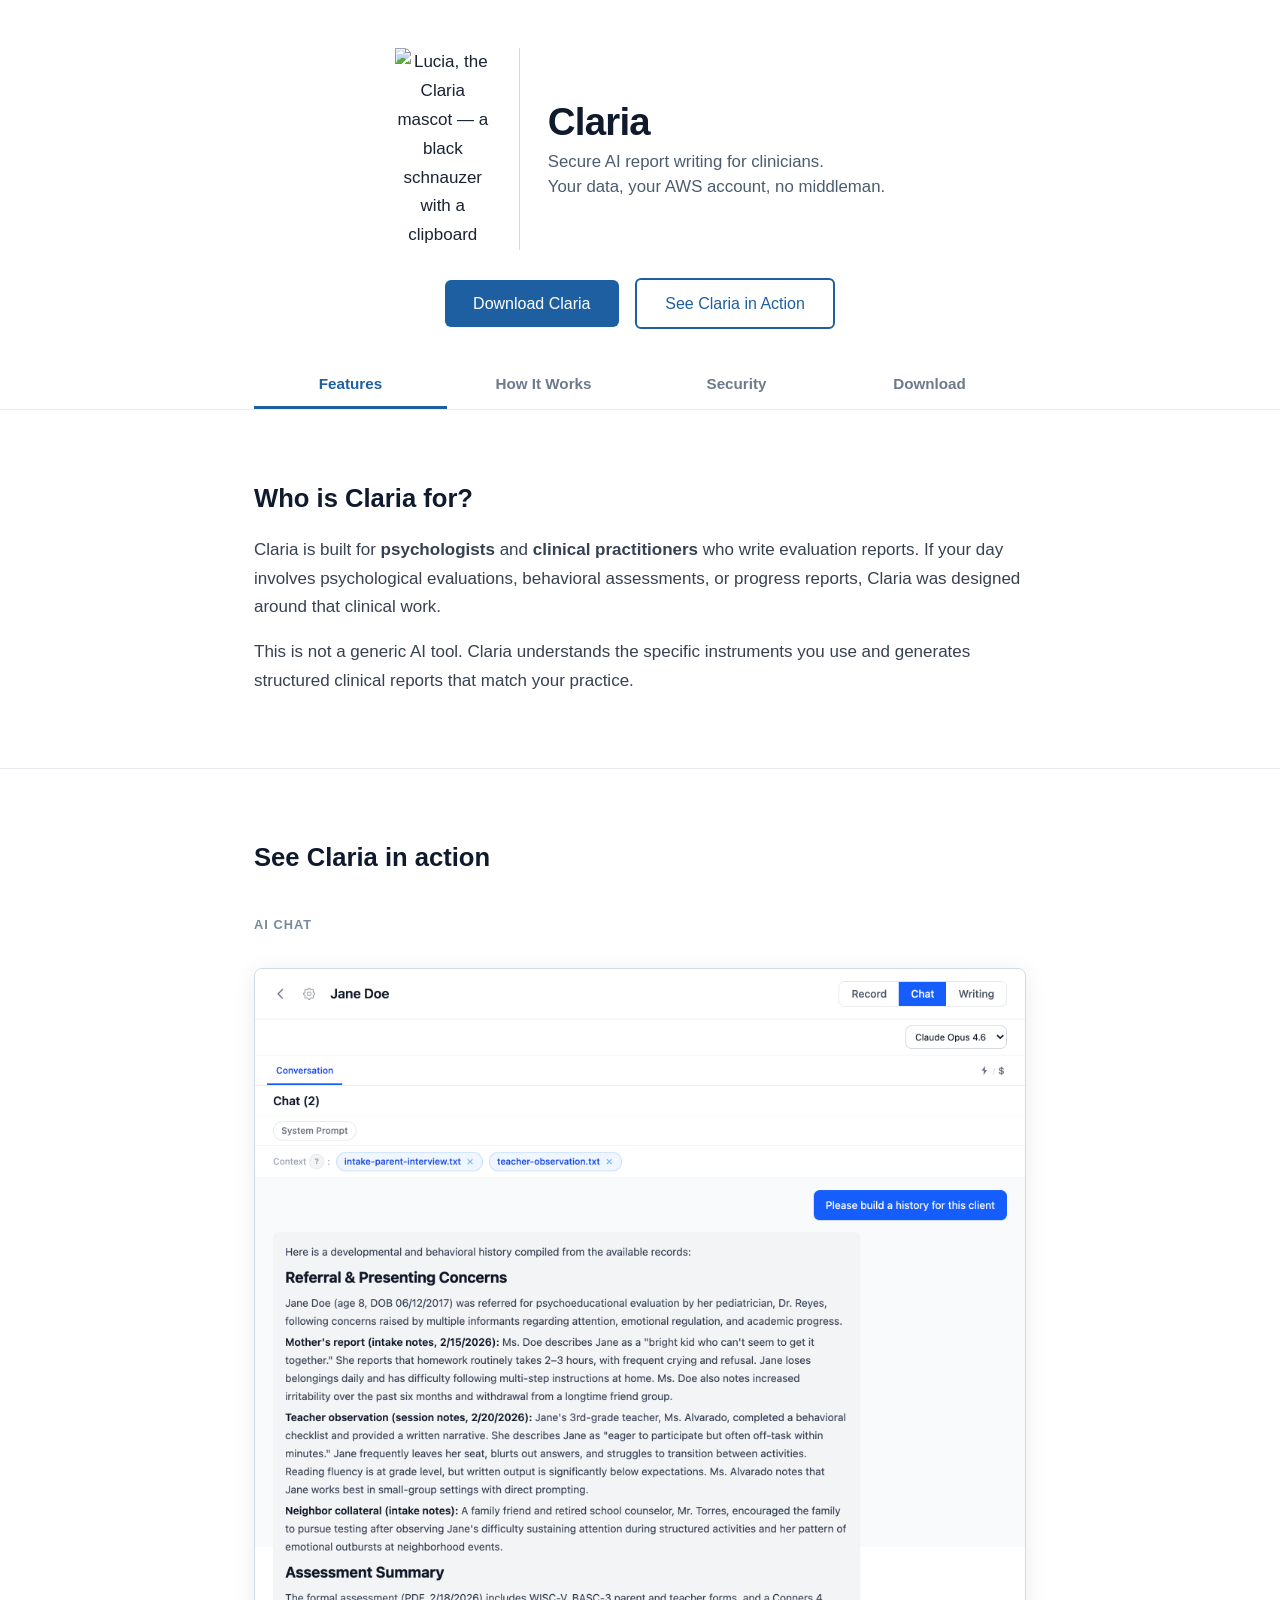
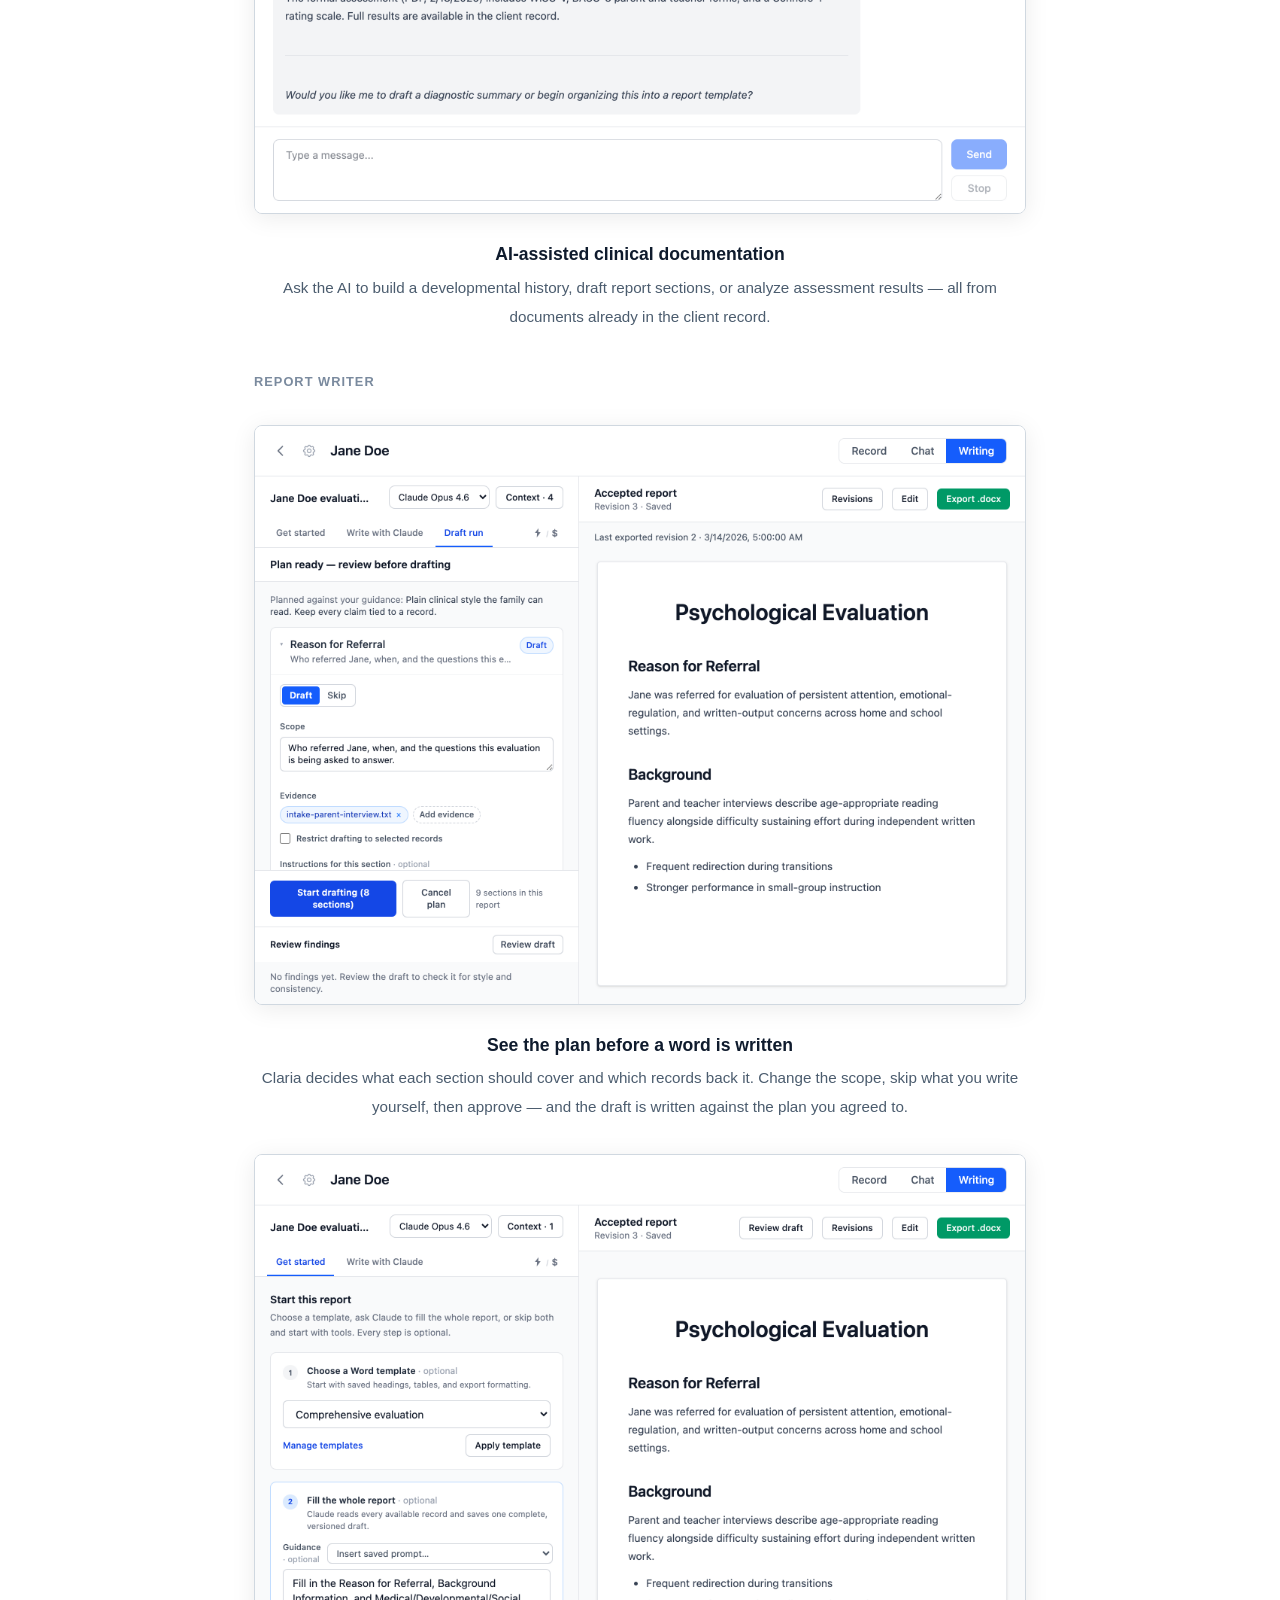
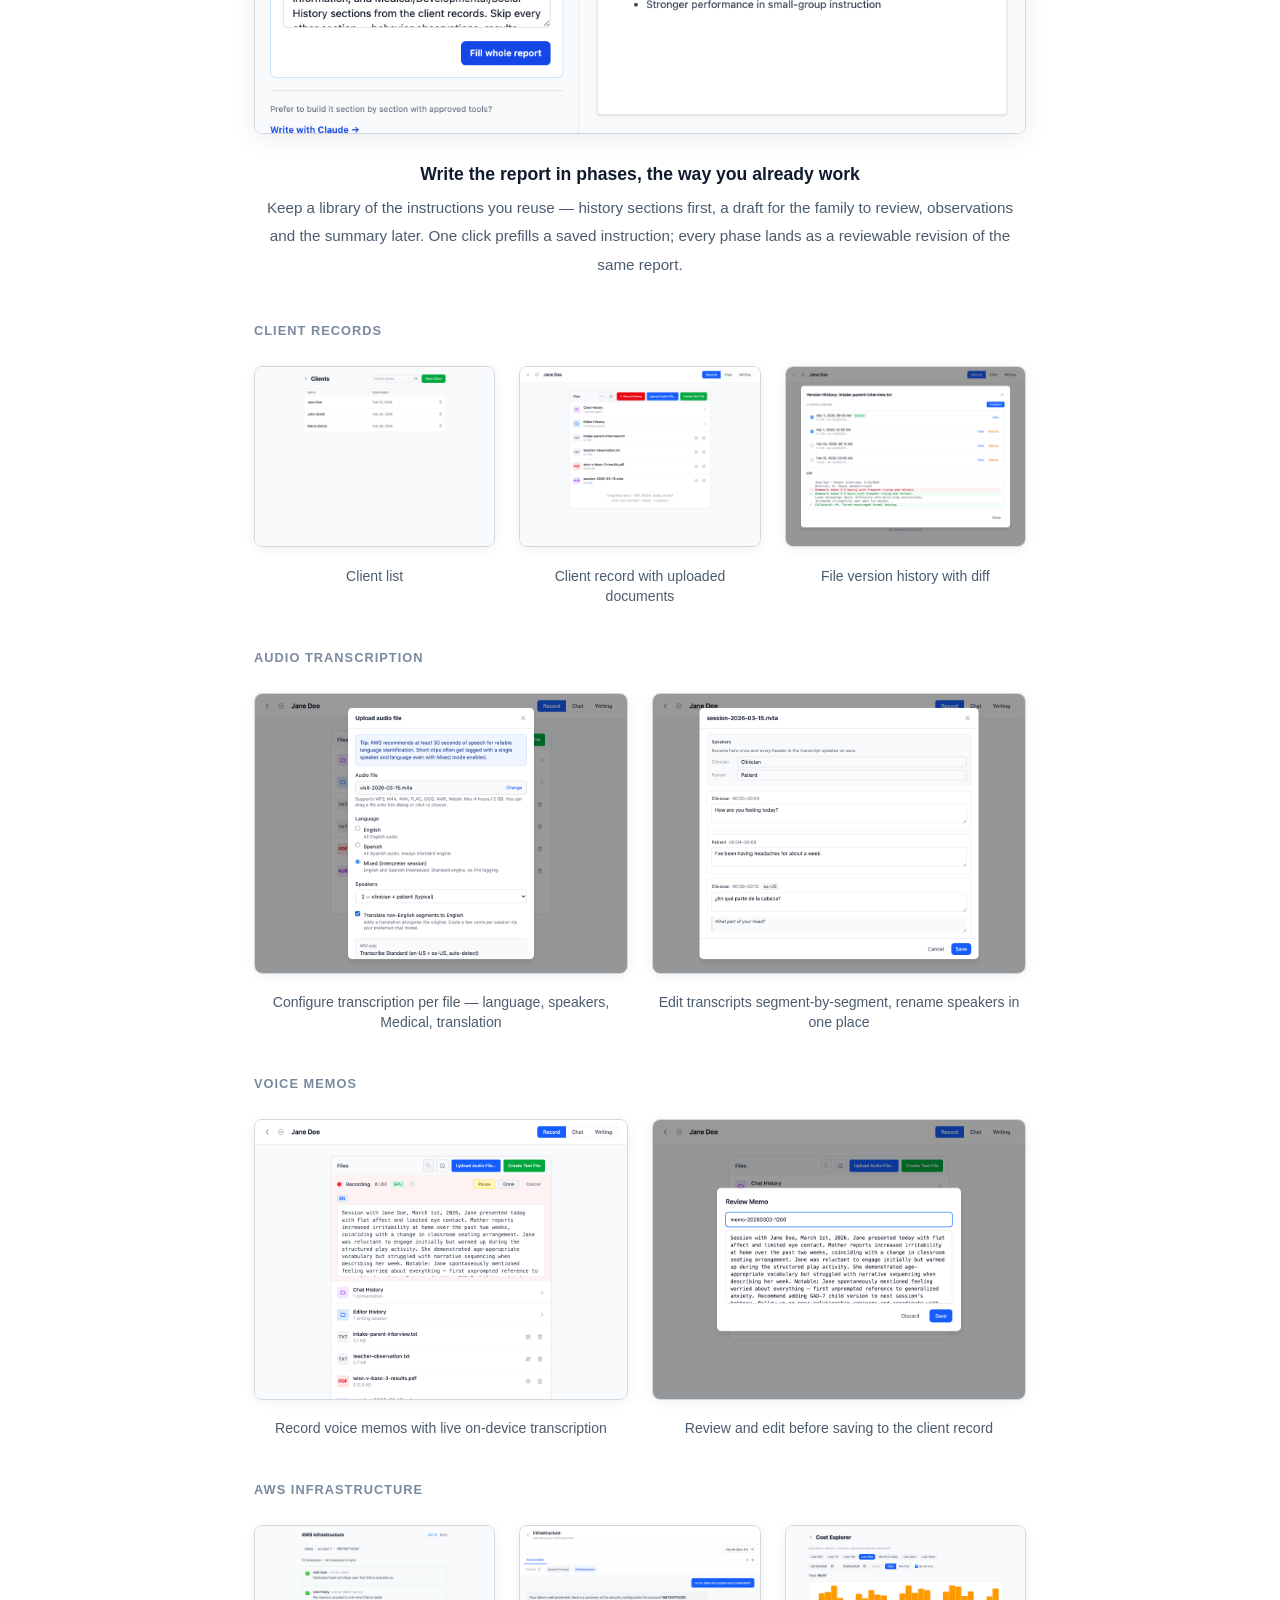
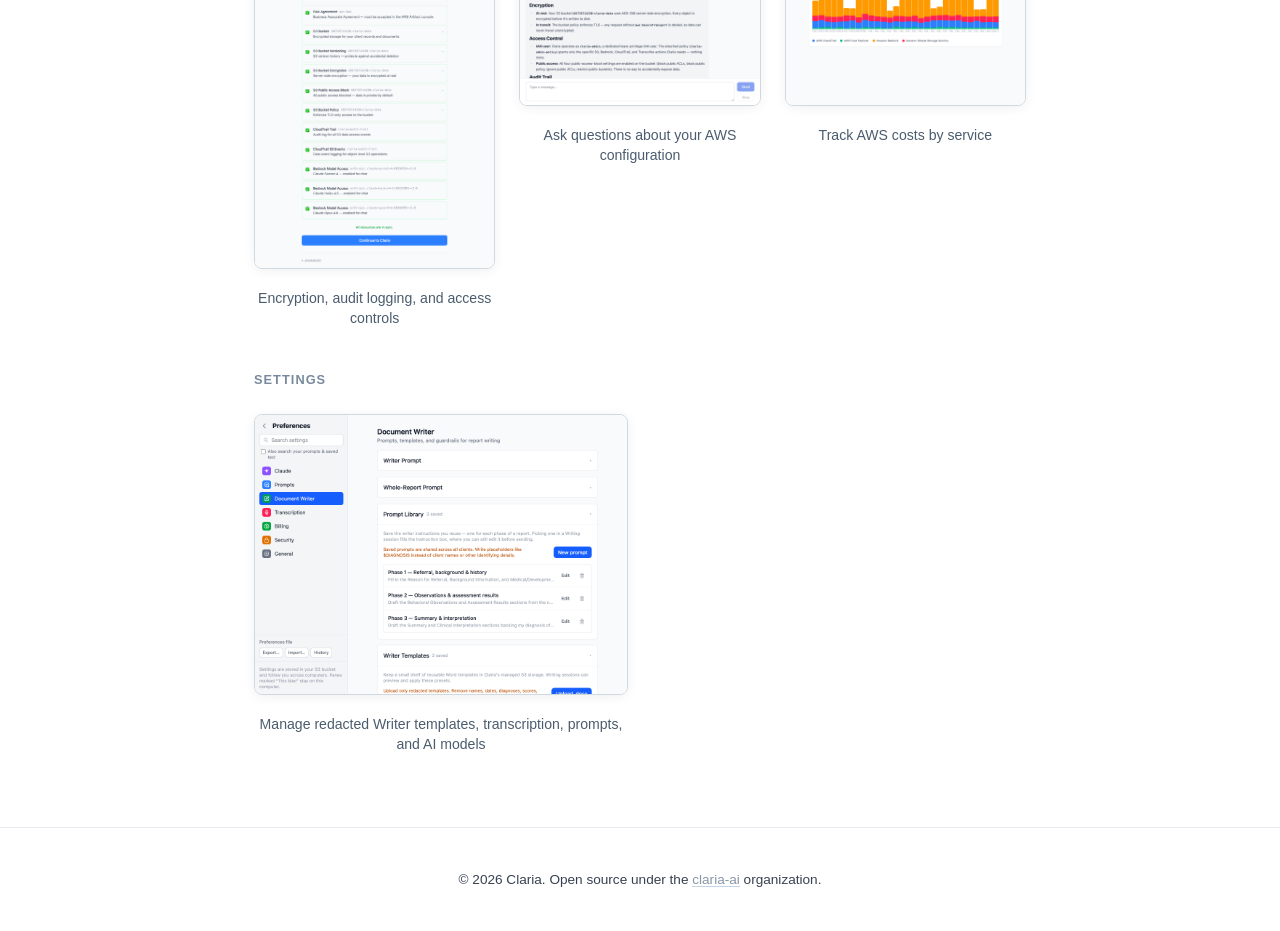
==== index.html @ 41999ddb "chore: point downloads at Claria v0.33.0" ====
<!-- Generated from templates/index.html.j2 — DO NOT EDIT. Edit claria.yml or the template and re-run build.py. -->
<!DOCTYPE html>
<html lang="en">
<head>
  <meta charset="UTF-8">
  <meta name="viewport" content="width=device-width, initial-scale=1.0">
  <title>Claria &mdash; HIPAA-Sensitive AI Report Writing for Clinicians</title>
  <meta name="description" content="Claria is a HIPAA-sensitive report writing and analysis tool for clinicians. Use state of the art AI models responsibly to get reports done quicker and more accurately.">
  <link rel="stylesheet" href="style.css">
</head>
<body>

  <!-- Hero -->
  <header class="hero">
    <div class="container">
      <div class="hero-split">
        <img src="img/lucia-shield.png" alt="Lucia, the Claria mascot — a black schnauzer with a clipboard" class="hero-mascot">
        <div class="hero-divider"></div>
        <div class="hero-text">
          <h1>Claria</h1>
          <p class="hero-sub">Secure AI report writing for clinicians.</p>
          <p class="hero-sub">Your data, your AWS account, no middleman.</p>
        </div>
      </div>
      <a href="#download" class="cta">Download Claria</a>
      <a href="demos.html" class="cta" style="background: transparent; color: #1d5fa0; border: 2px solid #1d5fa0; margin-left: 12px;">See Claria in Action</a>
    </div>
  </header>

  <!-- Tab bar -->
  <nav class="tab-bar">
    <div class="container">
      <button class="tab-btn active" data-tab="features">Features</button>
      <button class="tab-btn" data-tab="how-it-works">How It Works</button>
      <button class="tab-btn" data-tab="security">Security</button>
      <button class="tab-btn" data-tab="download">Download</button>
    </div>
  </nav>

  <!-- Tab: Features (Audience + Screenshots) -->
  <div class="tab-panel active" data-tab="features">

    <section id="audience">
      <div class="container">
        <h2>Who is Claria for?</h2>
        <p>
          Claria is built for <strong>psychologists</strong>
          and <strong>clinical practitioners</strong> who write evaluation reports.
          If your day involves psychological evaluations, behavioral assessments,
          or progress reports, Claria was designed around that clinical work.
        </p>
        <p>
          This is not a generic AI tool. Claria understands the specific instruments
          you use and generates structured clinical reports that match your practice.
        </p>
      </div>
    </section>

    <section id="screenshots">
      <div class="container">
        <h2>See Claria in action</h2>

        <!-- AI Chat -->
        <div class="screenshot-group">
          <div class="screenshot-group-label">AI Chat</div>
          <div class="screenshot-feature">
            <img src="img/client-chat.png" alt="AI chat generating a clinical history from intake documents" loading="lazy"
                 data-carousel-title="AI-assisted clinical documentation"
                 data-carousel-desc="Ask the AI to build a developmental history, draft report sections, or analyze assessment results &mdash; all from documents already in the client record.">
            <div class="screenshot-caption">
              <strong>AI-assisted clinical documentation</strong>
              <span>Ask the AI to build a developmental history, draft report sections, or analyze assessment results &mdash; all from documents already in the client record.</span>
            </div>
          </div>
        </div>

        <!-- Writer -->
        <div class="screenshot-group">
          <div class="screenshot-group-label">Report Writer</div>
          <div class="screenshot-feature">
            <img src="img/client-writing.png" alt="Claria Writer showing a section plan waiting for approval beside the accepted report" loading="lazy"
                 data-carousel-title="See the plan before a word is written"
                 data-carousel-desc="Claria reads every client record and decides what each section should cover and which files back it. Change the scope, add or remove evidence, skip the sections you write yourself &mdash; then approve, and the draft is written against the plan you agreed to. You remain the reviewer: edit any section, revisit earlier revisions, and export a formatting-preserving Word document.">
            <div class="screenshot-caption">
              <strong>See the plan before a word is written</strong>
              <span>Claria decides what each section should cover and which records back it. Change the scope, skip what you write yourself, then approve &mdash; and the draft is written against the plan you agreed to.</span>
            </div>
          </div>
          <div class="screenshot-feature">
            <img src="img/writing-prompt-library.png" alt="Writer setup with a Word template chosen and a saved phase instruction prefilled into the guidance box" loading="lazy"
                 data-carousel-title="Write the report in phases, the way you already work"
                 data-carousel-desc="Keep a library of the instructions you reuse: fill in referral and history first, share that draft with the family, then come back for observations, results, and the summary. One click prefills a saved instruction &mdash; edit it, send it, and every phase lands as a reviewable revision of the same report.">
            <div class="screenshot-caption">
              <strong>Write the report in phases, the way you already work</strong>
              <span>Keep a library of the instructions you reuse &mdash; history sections first, a draft for the family to review, observations and the summary later. One click prefills a saved instruction; every phase lands as a reviewable revision of the same report.</span>
            </div>
          </div>
        </div>

        <!-- Client Records -->
        <div class="screenshot-group">
          <div class="screenshot-group-label">Client Records</div>
          <div class="screenshot-grid three-up">
            <figure class="screenshot-card">
              <img src="img/clients.png" alt="Client list showing three clients" loading="lazy"
                   data-carousel-title="Client list">
              <figcaption>Client list</figcaption>
            </figure>
            <figure class="screenshot-card">
              <img src="img/client-record.png" alt="Client record with uploaded files" loading="lazy"
                   data-carousel-title="Client record with uploaded documents">
              <figcaption>Client record with uploaded documents</figcaption>
            </figure>
            <figure class="screenshot-card">
              <img src="img/history-diff.png" alt="Version history diff comparing two file versions" loading="lazy"
                   data-carousel-title="File version history with diff"
                   data-carousel-desc="Compare any two versions of a file with character-level diff highlighting.">
              <figcaption>File version history with diff</figcaption>
            </figure>
          </div>
        </div>

        <!-- Audio Transcription -->
        <div class="screenshot-group">
          <div class="screenshot-group-label">Audio Transcription</div>
          <div class="screenshot-grid two-up">
            <figure class="screenshot-card">
              <img src="img/transcribe-wizard.png" alt="Audio transcription wizard with language, speaker count, Medical engine, and translation options" loading="lazy"
                   data-carousel-title="Configure transcription per file"
                   data-carousel-desc="Drag an audio file or pick one, then choose English / Spanish / mixed-language sessions, the number of speakers, Transcribe Medical for clinical vocabulary, and optional English translation alongside the original.">
              <figcaption>Configure transcription per file &mdash; language, speakers, Medical, translation</figcaption>
            </figure>
            <figure class="screenshot-card">
              <img src="img/transcript-editor.png" alt="Per-segment transcript editor with speaker rename pane" loading="lazy"
                   data-carousel-title="Edit transcripts segment-by-segment"
                   data-carousel-desc="Rename speakers once and the change propagates through the whole transcript. Edit any segment&apos;s text. Every revision is preserved in S3 version history.">
              <figcaption>Edit transcripts segment-by-segment, rename speakers in one place</figcaption>
            </figure>
          </div>
        </div>

        <!-- Voice Memos -->
        <div class="screenshot-group">
          <div class="screenshot-group-label">Voice Memos</div>
          <div class="screenshot-grid two-up">
            <figure class="screenshot-card">
              <img src="img/memo-recording.png" alt="Voice memo recording with live transcription" loading="lazy"
                   data-carousel-title="Record voice memos with live on-device transcription">
              <figcaption>Record voice memos with live on-device transcription</figcaption>
            </figure>
            <figure class="screenshot-card">
              <img src="img/memo-review.png" alt="Review and edit transcribed memo before saving" loading="lazy"
                   data-carousel-title="Review and edit before saving to the client record">
              <figcaption>Review and edit before saving to the client record</figcaption>
            </figure>
          </div>
        </div>

        <!-- AWS Infrastructure -->
        <div class="screenshot-group">
          <div class="screenshot-group-label">AWS Infrastructure</div>
          <div class="screenshot-grid three-up">
            <figure class="screenshot-card">
              <img src="img/aws.png" alt="AWS resource management showing all resources in sync" loading="lazy"
                   data-carousel-title="AWS infrastructure"
                   data-carousel-desc="Encryption, audit logging, and access controls &mdash; all managed automatically.">
              <figcaption>Encryption, audit logging, and access controls</figcaption>
            </figure>
            <figure class="screenshot-card">
              <img src="img/infra-chat.png" alt="Infrastructure chat answering a question about data encryption and security" loading="lazy"
                   data-carousel-title="Ask questions about your AWS configuration"
                   data-carousel-desc="Get plain-language answers about encryption, access controls, audit logging, and HIPAA compliance &mdash; grounded in your actual infrastructure state.">
              <figcaption>Ask questions about your AWS configuration</figcaption>
            </figure>
            <figure class="screenshot-card">
              <img src="img/cost-explorer.png" alt="Cost Explorer showing daily AWS spending by service" loading="lazy"
                   data-carousel-title="Track AWS costs by service"
                   data-carousel-desc="See a daily or monthly breakdown of your AWS spending without leaving Claria.">
              <figcaption>Track AWS costs by service</figcaption>
            </figure>
          </div>
        </div>

        <!-- Settings -->
        <div class="screenshot-group">
          <div class="screenshot-group-label">Settings</div>
          <div class="screenshot-grid two-up">
            <figure class="screenshot-card">
              <img src="img/preferences.png" alt="Preferences page with managed Writer templates, transcription settings, prompts, and AI model controls" loading="lazy"
                   data-carousel-title="Manage redacted templates and clinical defaults"
                   data-carousel-desc="Keep a managed shelf of reusable redacted Word templates, choose transcription and on-device memo settings, edit prompts, and select AI models. Shared settings follow you across computers through your private S3 bucket.">
              <figcaption>Manage redacted Writer templates, transcription, prompts, and AI models</figcaption>
            </figure>
          </div>
        </div>
      </div>
    </section>

  </div>

  <!-- Tab: How It Works (Clinical Process + Getting Started + Cost) -->
  <div class="tab-panel" data-tab="how-it-works">

    <section id="clinical-process">
      <div class="container">
        <h2>From records to report</h2>
        <p>Move from source material to reviewed clinical writing in five clear steps.</p>
        <ol class="clinical-steps">
          <li><span>Upload clinical documents &mdash; PDF, Word, readable text, audio, and more</span></li>
          <li><span>Ask questions using the client record as context</span></li>
          <li><span>Draft report sections, analyze assessments, or build histories</span></li>
          <li><span>Review proposed changes and edit the complete report directly</span></li>
          <li><span>Export a Word document, with template formatting when one was applied</span></li>
        </ol>
      </div>
    </section>

    <section id="records-and-writing">
      <div class="container">
        <h2>How records become useful text</h2>
        <p>
          Claria keeps the original record and gives its AI tools readable text. The method
          depends on what you upload, and generated text stays in your private S3 bucket.
        </p>
        <div class="explain-grid">
          <article class="explain-card">
            <h3>Readable text stays unchanged</h3>
            <p>
              Markdown, JSON, CSV, and other printable UTF-8 files are read directly, even
              with a custom extension or no extension. Claria does not require renaming or
              flattening structured text first.
            </p>
          </article>
          <article class="explain-card">
            <h3>PDF and Word become structured Markdown</h3>
            <p>
              Claria creates a text companion that preserves useful reading order, headings,
              lists, tables, labels, and paragraph boundaries. The original PDF or DOCX
              remains available in the record.
            </p>
          </article>
          <article class="explain-card">
            <h3>Audio becomes an editable transcript</h3>
            <p>
              Uploaded recordings can use Amazon Transcribe, while recorded voice memos can
              be transcribed on your device. Transcripts can be corrected and their earlier
              versions remain available.
            </p>
          </article>
        </div>

        <h2 class="section-subheading">Writing reports and using Word templates</h2>
        <div class="explain-grid two-card">
          <article class="explain-card">
            <h3>Writer reads only what it needs</h3>
            <p>
              Writer can inspect files in the current client record, show which sources it
              used, and propose focused changes beside the complete accepted report. You can
              edit directly, inspect prior revisions, and restore an older version as a new
              revision without erasing history.
            </p>
          </article>
          <article class="explain-card">
            <h3>Managed templates preserve Word formatting</h3>
            <p>
              Add redacted DOCX templates in Preferences, then choose one before drafting
              in Writer. The chosen template stays with that report session. Claria stores a
              managed template ID and display name rather than a local path or original
              filename. Export retains the template package's fonts,
              spacing, tables, headers, footers, images, styles, and page layout.
            </p>
          </article>
        </div>
        <div class="responsibility-note">
          <strong>Before adding a template:</strong> remove patient names, dates of birth,
          record numbers, and any other identifiers that do not belong in a reusable blank
          template. Claria protects data in the configured AWS environment, but you remain
          responsible for deciding what PHI is appropriate to upload and for reviewing every
          report before use.
        </div>
      </div>
    </section>

    <section id="getting-started" class="getting-started">
      <div class="container">
        <h2>Getting started</h2>
        <p>
          Amazon Web Services is powerful and complex, so cautious setup matters. Claria
          provides step-by-step guidance for the AWS resources and technical safeguards it
          uses. You do not need prior AWS expertise, but you should read each step, confirm
          the BAA, and make sure your practice's administrative and physical safeguards are
          also in place.
        </p>

        <ol>
          <li>
            <h3>Install Claria and create an AWS account</h3>
            <ul>
              <li>The setup wizard guides you through creating your AWS account (~10 minutes)</li>
              <li>You'll need an email address and a credit card</li>
              <li>Claria prepares encryption, access controls, private storage, and audit logging for your review</li>
            </ul>
          </li>
          <li>
            <h3>Secure your environment</h3>
            <ul>
              <li>Claria walks you through accepting the AWS Business Associate Agreement; you must confirm it covers the account you use</li>
              <li>Enables encryption on all data at rest and in transit</li>
              <li>Provisions a private S3 bucket that only your account can access</li>
            </ul>
          </li>
          <li>
            <h3>Add your first client</h3>
            <ul>
              <li>Create a client record and upload intake forms, reports, and session recordings</li>
              <li>Claria accepts PDF, Microsoft Word, readable UTF-8 text, and most audio formats</li>
              <li>Record voice memos with on-device transcription powered by Whisper</li>
            </ul>
          </li>
          <li>
            <h3>Start working with AI</h3>
            <ul>
              <li>Chat with AI about the uploaded documents</li>
              <li>Draft clinical histories, analyze assessment results, or write report sections</li>
              <li>All chat history is saved alongside the client record</li>
            </ul>
          </li>
        </ol>
      </div>
    </section>

    <section id="cost">
      <div class="container">
        <h2>Cost transparency</h2>
        <p>
          You pay AWS directly &mdash; there is no Claria subscription fee.
          Here's what the models cost:
        </p>
        <table class="cost-table">
          <thead>
            <tr>
              <th>Model</th>
              <th>Input</th>
              <th>Output</th>
              <th>Best for</th>
            </tr>
          </thead>
          <tbody>
            <tr>
              <td>Claude Sonnet 4</td>
              <td>$3 / 1M tokens</td>
              <td>$15 / 1M tokens</td>
              <td>Everyday reports</td>
            </tr>
            <tr>
              <td>Claude Opus 4</td>
              <td>$15 / 1M tokens</td>
              <td>$75 / 1M tokens</td>
              <td>Complex evaluations</td>
            </tr>
            <tr>
              <td>Claude 3.5 Haiku</td>
              <td>$0.80 / 1M tokens</td>
              <td>$4 / 1M tokens</td>
              <td>Quick drafts</td>
            </tr>
          </tbody>
        </table>
        <div class="cost-example">
          <strong>Example:</strong> A typical chat conversation drafting a report section with
          Claude Sonnet 4 costs approximately <strong>$0.05&ndash;$0.15</strong>.
          A longer session analyzing multiple documents with Claude Opus 4 might cost
          <strong>$0.15&ndash;$0.50</strong>.
        </div>
      </div>
    </section>

  </div>

  <!-- Tab: Security (HIPAA + Data Flow + Technical) -->
  <div class="tab-panel" data-tab="security">

    <section id="hipaa">
      <div class="container">
        <h2>HIPAA compliance</h2>
        <div class="hipaa-callout">
          <h3>Claria helps &mdash; but compliance is a shared responsibility</h3>
          <p>
            Claria provides the technical safeguards: encryption at rest and in transit,
            audit logging via CloudTrail, versioned storage, and least-privilege access controls.
            It also walks you through signing a Business Associate Agreement (BAA) with AWS,
            which makes the services Claria uses HIPAA-eligible at no extra cost.
          </p>
          <p style="margin-top: 12px;">
            However, HIPAA compliance extends beyond technical controls. As a clinician,
            you are responsible for the administrative and physical safeguards that apply
            to your practice &mdash; things like workforce training, access management policies,
            and your organization's privacy procedures. We strongly recommend consulting with
            a HIPAA compliance specialist to ensure your overall policies and practices meet
            the requirements for handling protected health information (PHI).
          </p>
          <p style="margin-top: 16px;">
            <a href="https://docs.aws.amazon.com/artifact/latest/ug/managingagreements.html">
              Enroll in the AWS BAA &rarr;
            </a>
          </p>
          <p style="margin-top: 12px;">
            <a href="hipaa.html">
              Read the full HIPAA compliance guide &rarr;
            </a>
          </p>
        </div>
      </div>
    </section>

    <section id="data-flow">
      <div class="container">
        <h2>Where does your data go?</h2>
        <p>Only two places: your computer and your AWS account.</p>
        <div class="data-flow">
          <div class="data-flow-node highlight">Your Desktop<br><small>Claria App</small></div>
          <div class="data-flow-arrow">&harr;</div>
          <div class="data-flow-node highlight">Your AWS Account<br><small>S3 + Bedrock</small></div>
        </div>
        <div class="data-flow-excluded">
          Not through Claria's servers. Ever.
        </div>
      </div>
    </section>

    <section id="technical">
      <div class="container">
        <h2>Technical details</h2>
        <ul class="tech-list">
          <li>Data is never sent to Claria's developers &mdash; the app is an interface to AWS services</li>
          <li>You are always the owner of your AWS account</li>
          <li>Patient data is stored encrypted in AWS S3</li>
          <li>Built in Rust for memory safety and performance, using the official AWS SDK for Rust</li>
          <li>9 focused, auditable crates &mdash; each one has a single responsibility</li>
          <li>No telemetry, no usage stats, no download tracking</li>
          <li>Everything is open source, including how we build the downloadable release</li>
        </ul>
        <p style="margin-top: 24px;">
          <a href="https://github.com/claria-ai/claria">View the source on GitHub &rarr;</a>
        </p>
      </div>
    </section>

  </div>

  <!-- Tab: Download (Download + FAQ) -->
  <div class="tab-panel" data-tab="download">

    <section id="download">
      <div class="container">
        <h2>Download Claria v0.33.0</h2>
        <p>
          Claria is free, open-source software. Download the app, and it will walk you
          through setting up your AWS account and securing your environment step by step.
        </p>
        <div class="download-grid">
          <a href="https://github.com/claria-ai/claria/releases/download/v0.33.0/Claria_0.33.0_aarch64.dmg" class="download-card macos-card">
            <svg class="download-icon" viewBox="0 0 384 512" fill="currentColor"><path d="M318.7 268.7c-.2-36.7 16.4-64.4 50-84.8-18.8-26.9-47.2-41.7-84.7-44.6-35.5-2.8-74.3 20.7-88.5 20.7-15 0-49.4-19.7-76.4-19.7C63.3 141.2 4 184 4 273.5c0 26.2 4.8 53.3 14.4 81.2 12.8 36.7 59 126.7 107.2 125.2 25.2-.6 43-17.9 75.8-17.9 31.8 0 48.3 17.9 76.4 17.9 48.6-.7 90.4-82.5 102.6-119.3-65.2-30.7-61.7-90-61.7-91.9zm-56.6-164.2c27.3-32.4 24.8-61.9 24-72.5-24.1 1.4-52 16.4-67.9 34.9-17.5 19.8-27.8 44.3-25.6 71.9 26.1 2 49.9-11.4 69.5-34.3z"/></svg>
            <strong>macOS</strong>
            <span>Apple Silicon (.dmg)</span>
            <span class="download-size">12.7 MB</span>
            <span class="macos-beta-hint">See beta instructions below</span>
          </a>
          <a href="https://github.com/claria-ai/claria/releases/download/v0.33.0/Claria_0.33.0_x64-setup.exe" class="download-card">
            <svg class="download-icon" viewBox="0 0 448 512" fill="currentColor"><path d="M0 93.7l183.6-25.3v177.4H0V93.7zm0 324.6l183.6 25.3V268.4H0v149.9zm203.8 28L448 480V268.4H203.8v177.9zm0-380.6v180.1H448V32L203.8 65.7z"/></svg>
            <strong>Windows</strong>
            <span>Installer (.exe)</span>
            <span class="download-size">6.6 MB</span>
          </a>
          <a href="https://github.com/claria-ai/claria/releases/download/v0.33.0/Claria_0.33.0_x64_en-US.msi" class="download-card">
            <svg class="download-icon" viewBox="0 0 448 512" fill="currentColor"><path d="M0 93.7l183.6-25.3v177.4H0V93.7zm0 324.6l183.6 25.3V268.4H0v149.9zm203.8 28L448 480V268.4H203.8v177.9zm0-380.6v180.1H448V32L203.8 65.7z"/></svg>
            <strong>Windows</strong>
            <span>MSI package (.msi)</span>
            <span class="download-size">9.1 MB</span>
          </a>
        </div>
        <p style="margin-top: 16px; font-size: 0.9rem; color: #8896a7;">
          All releases are available on <a href="https://github.com/claria-ai/claria/releases">GitHub Releases</a>.
        </p>

        <details class="mac-note">
          <summary>macOS users: opening Claria during the beta</summary>
          <p>
            Claria is currently ad-hoc signed (no Apple Developer certificate).
            macOS quarantines apps downloaded from the internet, so you may see
            a warning that the app "can't be opened." This is a one-time fix.
          </p>
          <p>Before opening the DMG, strip the quarantine attribute in Terminal:</p>
          <pre><code>xattr -d com.apple.quarantine ~/Downloads/Claria_0.33.0_aarch64.dmg</code></pre>
          <p>Then open the DMG and drag Claria to Applications. If you already copied it:</p>
          <pre><code>xattr -cr /Applications/Claria.app</code></pre>
          <p>
            Proper Apple Developer signing and notarization is planned &mdash; this
            workaround will go away in a future release.
          </p>
        </details>
      </div>
    </section>

    <section id="faq">
      <div class="container">
        <h2>Frequently asked questions</h2>
        <details class="faq-item">
          <summary>Is Claria a SaaS?</summary>
          <p>No. Nothing is hosted for you. The app runs on your machine and connects directly to your own AWS account.</p>
        </details>
        <details class="faq-item">
          <summary>Can Claria's developers see my data?</summary>
          <p>No. Claria is not a middleman. Your data flows between your desktop and your AWS account. The developers never see it, and the app collects no telemetry or usage stats.</p>
        </details>
        <details class="faq-item">
          <summary>Is this a chatbot?</summary>
          <p>No. Claria produces structured clinical reports, not freeform conversation. The AI is used to analyze your documents and generate report sections that match your practice.</p>
        </details>
        <details class="faq-item">
          <summary>How much does Claria cost?</summary>
          <p>Claria itself is free and open source. You pay AWS directly for what you use &mdash; there is no recurring Claria fee or subscription. A typical report generation costs pennies.</p>
        </details>
        <details class="faq-item">
          <summary>What is AWS?</summary>
          <p>Amazon Web Services (AWS) is a large cloud platform run by Amazon. Claria stores client records in a private S3 bucket and calls covered AWS services using credentials for an account you control. AWS has many settings, so Claria provides a guided setup and shows the state of the resources it relies on.</p>
          <p>Amazon Bedrock is the managed AWS service that runs models such as Claude. Prompts and selected record text are processed by Bedrock under your AWS account; they are not routed through Claria's developers. Before using PHI, accept the AWS BAA, keep access limited, and verify that your organization's HIPAA safeguards are complete.</p>
        </details>
      </div>
    </section>

  </div>

  <!-- Footer -->
  <footer>
    <div class="container">
      <p>&copy; 2026 Claria. Open source under the <a href="https://github.com/claria-ai/claria">claria-ai</a> organization.</p>
    </div>
  </footer>

  <!-- Carousel lightbox -->
  <div id="carousel" class="carousel-overlay" hidden>
    <div class="carousel-backdrop"></div>
    <button class="carousel-close" aria-label="Close">&times;</button>
    <button class="carousel-prev" aria-label="Previous">&#8249;</button>
    <button class="carousel-next" aria-label="Next">&#8250;</button>
    <div class="carousel-content">
      <img class="carousel-img" src="" alt="">
      <div class="carousel-caption">
        <strong class="carousel-title"></strong>
        <span class="carousel-desc"></span>
      </div>
      <div class="carousel-counter"></div>
    </div>
  </div>

  <script src="static/site.js"></script>

</body>
</html>
---- style.css ----
/* === Reset & Base === */
*, *::before, *::after {
  box-sizing: border-box;
  margin: 0;
  padding: 0;
}

html {
  scroll-behavior: smooth;
}

body {
  font-family: -apple-system, BlinkMacSystemFont, "Segoe UI", Roboto, Helvetica, Arial, sans-serif;
  color: #1a2332;
  background: #fff;
  line-height: 1.7;
  font-size: 17px;
}

/* === Layout === */
.container {
  max-width: 820px;
  margin: 0 auto;
  padding: 0 24px;
}

section {
  padding: 72px 0;
}

section + section {
  border-top: 1px solid #e8ecf0;
}

/* === Typography === */
h1 {
  font-size: 2.4rem;
  font-weight: 700;
  line-height: 1.2;
  letter-spacing: -0.02em;
  color: #0f1b2d;
}

h2 {
  font-size: 1.6rem;
  font-weight: 600;
  line-height: 1.3;
  color: #0f1b2d;
  margin-bottom: 20px;
}

h3 {
  font-size: 1.15rem;
  font-weight: 600;
  color: #1a2332;
  margin-bottom: 8px;
}

p {
  margin-bottom: 16px;
  color: #374151;
}

p:last-child {
  margin-bottom: 0;
}

a {
  color: #1d5fa0;
  text-decoration: underline;
  text-decoration-color: #1d5fa044;
  text-underline-offset: 2px;
}

a:hover {
  text-decoration-color: #1d5fa0;
}

/* === Hero === */
.hero {
  padding: 48px 0 32px;
  text-align: center;
  border-bottom: none;
}

.hero-split {
  display: flex;
  align-items: center;
  justify-content: center;
  gap: 28px;
  margin-bottom: 28px;
}

.hero-mascot {
  width: 96px;
  height: auto;
  image-rendering: pixelated;
}

.hero-divider {
  width: 1px;
  align-self: stretch;
  background: #d0d8e0;
}

.hero-text {
  text-align: left;
}

.hero-text h1 {
  margin-bottom: 4px;
}

.hero-sub {
  font-size: 1.05rem;
  color: #4b5c6e;
  margin-bottom: 0;
  line-height: 1.5;
}

.hero .cta {
  display: inline-block;
  background: #1d5fa0;
  color: #fff;
  text-decoration: none;
  padding: 10px 28px;
  border-radius: 6px;
  font-weight: 500;
  font-size: 1rem;
  transition: background 0.15s;
}

.hero .cta:hover {
  background: #174d85;
}

/* === Tab Bar === */
.tab-bar {
  position: sticky;
  top: 0;
  z-index: 100;
  background: #fff;
  border-bottom: 1px solid #e8ecf0;
}

.tab-bar .container {
  display: flex;
  gap: 0;
  overflow-x: auto;
  -webkit-overflow-scrolling: touch;
}

.tab-btn {
  flex: 1;
  padding: 14px 20px;
  border: none;
  background: none;
  font-size: 0.95rem;
  font-weight: 600;
  color: #6b7a8d;
  cursor: pointer;
  border-bottom: 3px solid transparent;
  transition: color 0.15s, border-color 0.15s;
  white-space: nowrap;
  font-family: inherit;
}

.tab-btn:hover {
  color: #1a2332;
}

.tab-btn.active {
  color: #1d5fa0;
  border-bottom-color: #1d5fa0;
}

/* === Tab Panels === */
.tab-panel {
  display: none;
}

.tab-panel.active {
  display: block;
}

/* === FAQ === */
.faq-item {
  border: 1px solid #e0e6ed;
  border-radius: 6px;
  margin-bottom: 12px;
}

.faq-item summary {
  padding: 16px 20px;
  cursor: pointer;
  font-weight: 600;
  color: #1a2332;
  background: #f4f7fa;
  border-radius: 6px;
  list-style: none;
}

.faq-item summary::-webkit-details-marker {
  display: none;
}

.faq-item summary::before {
  content: "+";
  display: inline-block;
  width: 1.2em;
  font-weight: 700;
  color: #1d5fa0;
}

.faq-item[open] summary::before {
  content: "\2212";
}

.faq-item[open] summary {
  border-radius: 6px 6px 0 0;
  border-bottom: 1px solid #e0e6ed;
}

.faq-item p {
  padding: 16px 20px 16px 40px;
  margin: 0;
  color: #374151;
}

/* === Instruments Grid === */
.instruments-grid {
  display: grid;
  grid-template-columns: repeat(4, 1fr);
  gap: 12px;
  list-style: none;
  padding: 0;
  margin-top: 24px;
}

.instruments-grid li {
  background: #f4f7fa;
  border: 1px solid #e0e6ed;
  border-radius: 6px;
  padding: 14px 16px;
  text-align: center;
  font-weight: 600;
  color: #1a2332;
  font-size: 0.95rem;
}

/* === Cost Table === */
.cost-table {
  width: 100%;
  border-collapse: collapse;
  margin: 24px 0;
  font-size: 0.95rem;
}

.cost-table th,
.cost-table td {
  text-align: left;
  padding: 12px 16px;
  border-bottom: 1px solid #e0e6ed;
}

.cost-table th {
  background: #f4f7fa;
  font-weight: 600;
  color: #0f1b2d;
  font-size: 0.85rem;
  text-transform: uppercase;
  letter-spacing: 0.04em;
}

.cost-table td {
  color: #374151;
}

.cost-example {
  background: #f0f7ee;
  border: 1px solid #c3ddb8;
  border-radius: 6px;
  padding: 20px 24px;
  margin-top: 24px;
  color: #2d5016;
  font-size: 1.05rem;
}

.cost-example strong {
  color: #1a3d0a;
}

/* === HIPAA Callout === */
.hipaa-callout {
  background: #0f1b2d;
  color: #e8ecf0;
  border-radius: 8px;
  padding: 40px;
  margin-top: 24px;
}

.hipaa-callout h3 {
  color: #fff;
  font-size: 1.3rem;
  margin-bottom: 16px;
}

.hipaa-callout p {
  color: #c0cbda;
  font-size: 1.05rem;
}

.hipaa-callout a {
  color: #7eb8f7;
}

/* === Download Grid === */
.download-grid {
  display: grid;
  grid-template-columns: repeat(3, 1fr);
  gap: 16px;
  margin-top: 24px;
}

.download-card {
  display: flex;
  flex-direction: column;
  align-items: center;
  gap: 4px;
  padding: 24px 16px;
  border: 2px solid #d0d8e0;
  border-radius: 8px;
  text-decoration: none;
  color: #1a2332;
  transition: border-color 0.15s, background 0.15s;
}

.download-card:hover {
  border-color: #1d5fa0;
  background: #f4f8fc;
}

.download-card strong {
  font-size: 1.1rem;
}

.download-card span {
  font-size: 0.9rem;
  color: #4b5c6e;
}

.download-icon {
  width: 32px;
  height: 32px;
  color: #4b5c6e;
  margin-bottom: 4px;
}

.download-card:hover .download-icon {
  color: #1d5fa0;
}

.download-size {
  font-size: 0.8rem !important;
  color: #8896a7 !important;
  margin-top: 4px;
}

.macos-beta-hint {
  font-size: 0.78rem !important;
  color: transparent !important;
  margin-top: 2px;
  transition: color 0.15s;
}

.macos-card:hover .macos-beta-hint {
  color: #c0392b !important;
}

.mac-note {
  margin-top: 24px;
  border: 1px solid #e0e6ed;
  border-radius: 6px;
  font-size: 0.92rem;
}

.mac-note summary {
  padding: 14px 20px;
  cursor: pointer;
  font-weight: 600;
  color: #1a2332;
  background: #f4f7fa;
  border-radius: 6px;
}

.mac-note[open] summary {
  border-radius: 6px 6px 0 0;
  border-bottom: 1px solid #e0e6ed;
}

.mac-note p,
.mac-note pre {
  margin: 12px 20px;
}

.mac-note pre {
  background: #1a2332;
  color: #e8ecf0;
  padding: 12px 16px;
  border-radius: 4px;
  overflow-x: auto;
  font-size: 0.85rem;
  line-height: 1.5;
}

.mac-note code {
  font-family: "SF Mono", Menlo, Consolas, monospace;
}

/* === Clinical Steps === */
.clinical-steps {
  display: flex;
  gap: 0;
  list-style: none;
  padding: 0;
  margin: 32px 0;
  counter-reset: step;
}

.clinical-steps li {
  flex: 1;
  text-align: center;
  padding: 20px 12px;
  position: relative;
  counter-increment: step;
}

.clinical-steps li::before {
  content: counter(step);
  display: block;
  width: 40px;
  height: 40px;
  line-height: 40px;
  border-radius: 50%;
  background: #1d5fa0;
  color: #fff;
  font-weight: 700;
  font-size: 1rem;
  margin: 0 auto 12px;
}

.clinical-steps li::after {
  content: "";
  position: absolute;
  top: 40px;
  right: -50%;
  width: 100%;
  height: 2px;
  background: #d0d8e0;
  z-index: -1;
}

.clinical-steps li:last-child::after {
  display: none;
}

.clinical-steps li span {
  font-size: 0.88rem;
  color: #374151;
  line-height: 1.4;
}

/* === Records and Writer explanations === */
.explain-grid {
  display: grid;
  grid-template-columns: repeat(3, 1fr);
  gap: 18px;
  margin-top: 28px;
}

.explain-grid.two-card {
  grid-template-columns: repeat(2, 1fr);
}

.explain-card {
  padding: 22px;
  border: 1px solid #d9e1e8;
  border-radius: 8px;
  background: #f8fafc;
}

.explain-card h3 {
  color: #0f1b2d;
  line-height: 1.35;
  margin-bottom: 10px;
}

.explain-card p {
  margin: 0;
  font-size: 0.94rem;
  line-height: 1.6;
  color: #4b5c6e;
}

.section-subheading {
  margin-top: 48px;
}

.responsibility-note {
  margin-top: 24px;
  padding: 18px 22px;
  border: 1px solid #e8c980;
  border-radius: 8px;
  background: #fff9e8;
  color: #624b16;
  font-size: 0.94rem;
  line-height: 1.6;
}

.responsibility-note strong {
  color: #49360e;
}

/* === Data Flow Diagram === */
.data-flow {
  display: flex;
  align-items: center;
  justify-content: center;
  gap: 24px;
  margin: 32px 0;
  flex-wrap: wrap;
}

.data-flow-node {
  background: #f4f7fa;
  border: 2px solid #d0d8e0;
  border-radius: 8px;
  padding: 20px 28px;
  text-align: center;
  font-weight: 600;
  color: #1a2332;
  min-width: 160px;
}

.data-flow-node.highlight {
  border-color: #1d5fa0;
  background: #eaf2fb;
}

.data-flow-arrow {
  font-size: 1.6rem;
  color: #1d5fa0;
  font-weight: 700;
}

.data-flow-excluded {
  text-align: center;
  margin-top: 16px;
  padding: 12px 20px;
  background: #fef3f2;
  border: 1px solid #f0bbb5;
  border-radius: 6px;
  color: #9b2c20;
  font-weight: 600;
  font-size: 0.95rem;
}

/* === Getting Started Steps === */
.getting-started ol {
  padding-left: 0;
  list-style: none;
  counter-reset: gs-step;
}

.getting-started ol > li {
  counter-increment: gs-step;
  margin-bottom: 32px;
  padding-left: 48px;
  position: relative;
}

.getting-started ol > li::before {
  content: counter(gs-step);
  position: absolute;
  left: 0;
  top: 0;
  width: 32px;
  height: 32px;
  line-height: 32px;
  text-align: center;
  border-radius: 50%;
  background: #1d5fa0;
  color: #fff;
  font-weight: 700;
  font-size: 0.9rem;
}

.getting-started ol > li h3 {
  margin-bottom: 8px;
}

.getting-started ul {
  margin-top: 8px;
  padding-left: 20px;
  color: #4b5c6e;
}

.getting-started ul li {
  margin-bottom: 4px;
}

/* === Screenshot Gallery === */
.screenshot-feature {
  margin: 32px 0;
}

.screenshot-feature img {
  width: 100%;
  border-radius: 8px;
  border: 1px solid #d0d8e0;
  box-shadow: 0 4px 24px rgba(0, 0, 0, 0.08);
}

.screenshot-caption {
  margin-top: 16px;
  text-align: center;
}

.screenshot-caption strong {
  display: block;
  font-size: 1.1rem;
  color: #0f1b2d;
  margin-bottom: 4px;
}

.screenshot-caption span {
  font-size: 0.95rem;
  color: #4b5c6e;
  line-height: 1.5;
}

.screenshot-grid {
  display: grid;
  gap: 24px;
  margin-top: 24px;
}

.screenshot-grid.two-up {
  grid-template-columns: 1fr 1fr;
}

.screenshot-grid.three-up {
  grid-template-columns: 1fr 1fr 1fr;
}

.screenshot-group {
  margin-top: 40px;
}

.screenshot-group:first-child {
  margin-top: 16px;
}

.screenshot-group-label {
  font-size: 0.8rem;
  font-weight: 600;
  text-transform: uppercase;
  letter-spacing: 0.08em;
  color: #7a8a9e;
  margin-bottom: 12px;
}

.screenshot-card {
  margin: 0;
}

.screenshot-card img {
  width: 100%;
  border-radius: 8px;
  border: 1px solid #d0d8e0;
  box-shadow: 0 2px 12px rgba(0, 0, 0, 0.06);
  transition: box-shadow 0.2s;
}

.screenshot-card img:hover {
  box-shadow: 0 4px 20px rgba(0, 0, 0, 0.12);
}

.screenshot-card figcaption {
  margin-top: 10px;
  font-size: 0.88rem;
  color: #4b5c6e;
  text-align: center;
  line-height: 1.4;
}

/* === Carousel Lightbox === */
.carousel-overlay {
  position: fixed;
  inset: 0;
  z-index: 1000;
  display: flex;
  align-items: center;
  justify-content: center;
}

.carousel-overlay[hidden] {
  display: none;
}

.carousel-backdrop {
  position: absolute;
  inset: 0;
  background: rgba(0, 0, 0, 0.85);
}

.carousel-content {
  position: relative;
  max-width: 90vw;
  max-height: 90vh;
  display: flex;
  flex-direction: column;
  align-items: center;
}

.carousel-img {
  max-width: 90vw;
  max-height: 75vh;
  object-fit: contain;
  border-radius: 8px;
  box-shadow: 0 8px 40px rgba(0, 0, 0, 0.4);
}

.carousel-caption {
  margin-top: 20px;
  text-align: center;
  max-width: 600px;
}

.carousel-title {
  display: block;
  color: #fff;
  font-size: 1.1rem;
  font-weight: 600;
  margin-bottom: 4px;
}

.carousel-desc {
  color: #a0aec0;
  font-size: 0.95rem;
  line-height: 1.5;
}

.carousel-counter {
  margin-top: 12px;
  color: #6b7a8d;
  font-size: 0.8rem;
  letter-spacing: 0.05em;
}

.carousel-close {
  position: absolute;
  top: 16px;
  right: 20px;
  z-index: 1001;
  background: none;
  border: none;
  color: #fff;
  font-size: 2.2rem;
  cursor: pointer;
  opacity: 0.7;
  transition: opacity 0.15s;
  line-height: 1;
  padding: 4px 8px;
}

.carousel-close:hover {
  opacity: 1;
}

.carousel-prev,
.carousel-next {
  position: absolute;
  top: 50%;
  transform: translateY(-50%);
  z-index: 1001;
  background: none;
  border: none;
  color: #fff;
  font-size: 3rem;
  cursor: pointer;
  opacity: 0.5;
  transition: opacity 0.15s;
  padding: 16px;
  line-height: 1;
  user-select: none;
}

.carousel-prev:hover,
.carousel-next:hover {
  opacity: 1;
}

.carousel-prev {
  left: 12px;
}

.carousel-next {
  right: 12px;
}

@media (max-width: 768px) {
  .carousel-prev,
  .carousel-next {
    font-size: 2rem;
    padding: 8px;
  }

  .carousel-prev { left: 4px; }
  .carousel-next { right: 4px; }
}

/* === Technical Details === */
.tech-list {
  list-style: none;
  padding: 0;
}

.tech-list li {
  padding: 8px 0 8px 28px;
  position: relative;
  color: #374151;
}

.tech-list li::before {
  content: "\2713";
  position: absolute;
  left: 0;
  color: #27854a;
  font-weight: 700;
}

/* === Footer === */
footer {
  padding: 40px 0;
  border-top: 1px solid #e8ecf0;
  text-align: center;
  color: #8896a7;
  font-size: 0.85rem;
}

footer a {
  color: #8896a7;
}

/* === Responsive === */
@media (max-width: 768px) {
  body {
    font-size: 16px;
  }

  h1 {
    font-size: 1.8rem;
  }

  h2 {
    font-size: 1.35rem;
  }

  .hero {
    padding: 32px 0 24px;
  }

  .hero-split {
    gap: 20px;
  }

  .hero-mascot {
    width: 72px;
  }

  .hero-sub {
    font-size: 0.95rem;
  }

  .tab-btn {
    padding: 12px 14px;
    font-size: 0.88rem;
  }

  section {
    padding: 48px 0;
  }

  .download-grid {
    grid-template-columns: 1fr;
  }

  .instruments-grid {
    grid-template-columns: repeat(2, 1fr);
  }

  .clinical-steps {
    flex-direction: column;
    gap: 0;
  }

  .clinical-steps li::after {
    display: none;
  }

  .clinical-steps li {
    text-align: left;
    display: flex;
    align-items: center;
    gap: 16px;
    padding: 12px 0;
  }

  .clinical-steps li::before {
    margin: 0;
    flex-shrink: 0;
  }

  .explain-grid,
  .explain-grid.two-card {
    grid-template-columns: 1fr;
  }

  .data-flow {
    flex-direction: column;
  }

  .data-flow-arrow {
    transform: rotate(90deg);
  }

  .screenshot-grid.two-up,
  .screenshot-grid.three-up {
    grid-template-columns: 1fr;
  }

  .hipaa-callout {
    padding: 28px 24px;
  }

  .cost-table {
    font-size: 0.85rem;
  }

  .cost-table th,
  .cost-table td {
    padding: 10px 8px;
  }
}

@media (max-width: 480px) {
  h1 {
    font-size: 1.5rem;
  }

  .instruments-grid {
    grid-template-columns: 1fr 1fr;
    gap: 8px;
  }
}
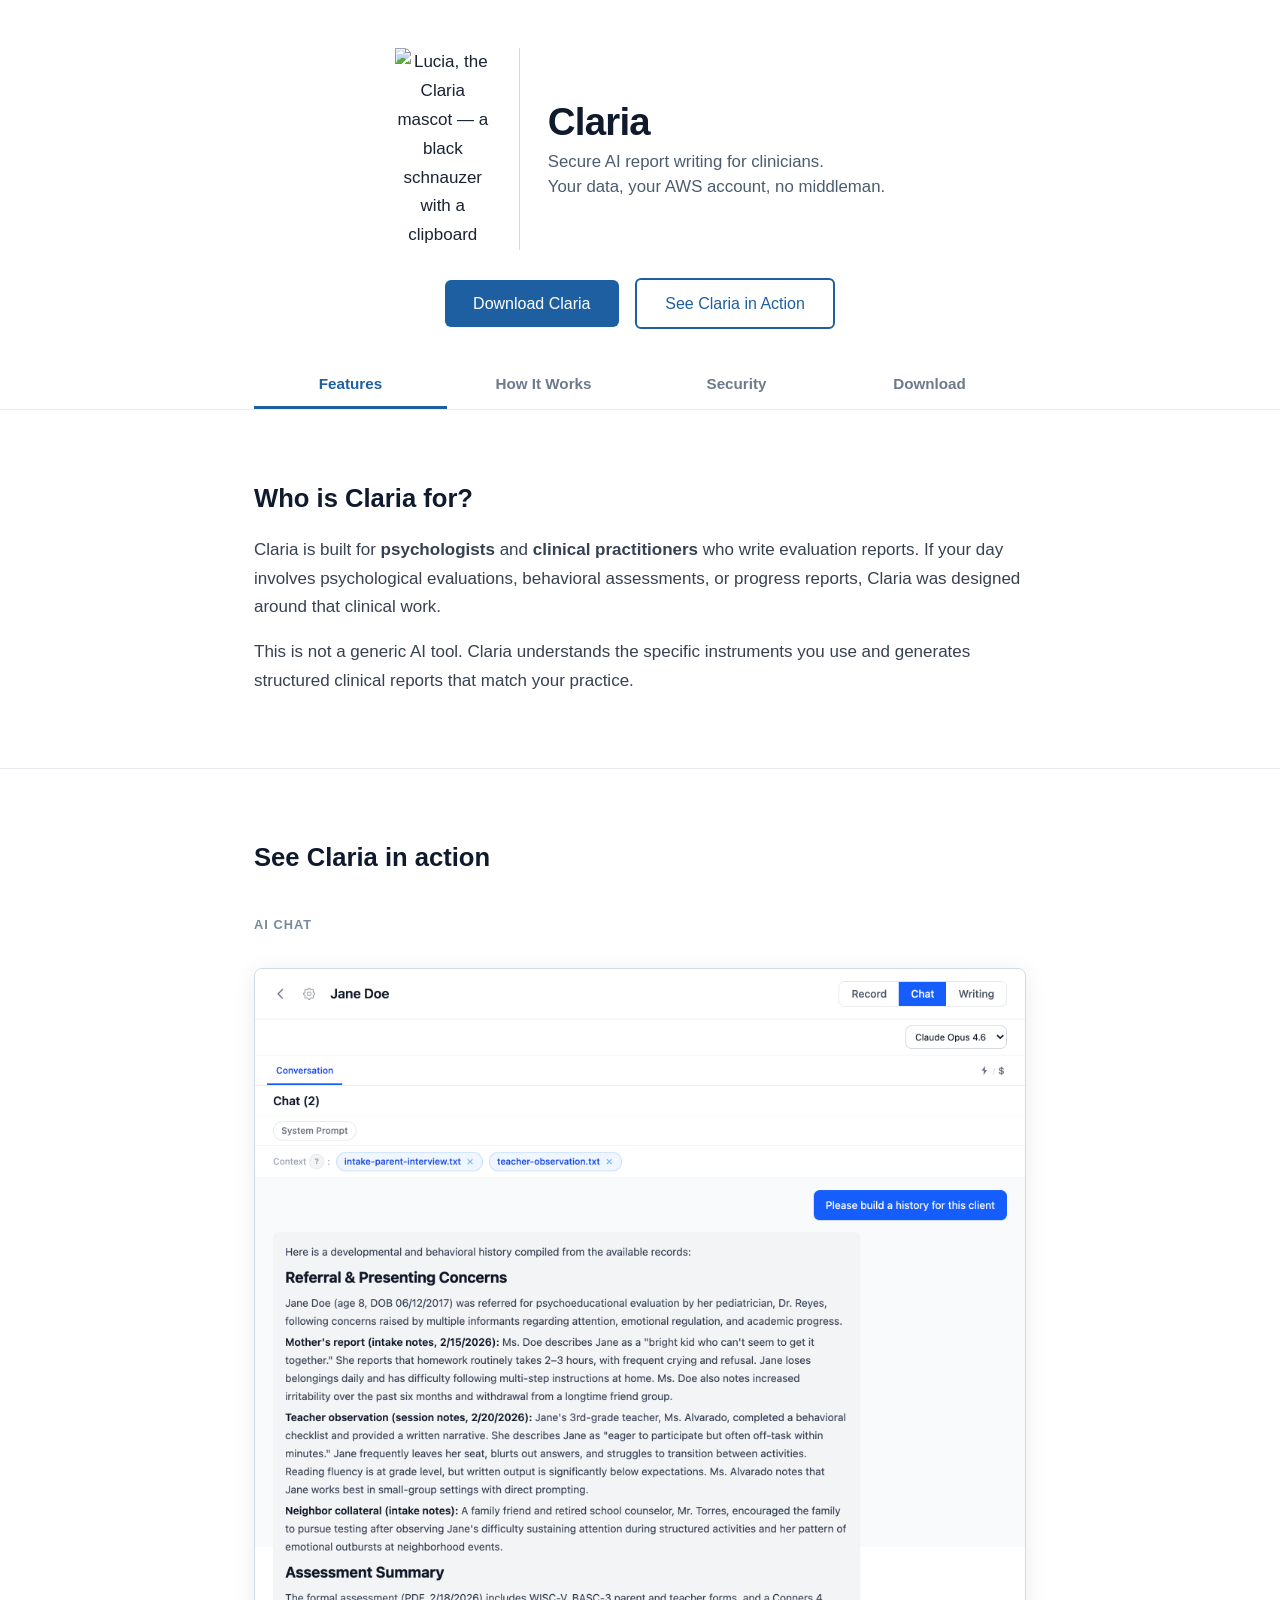
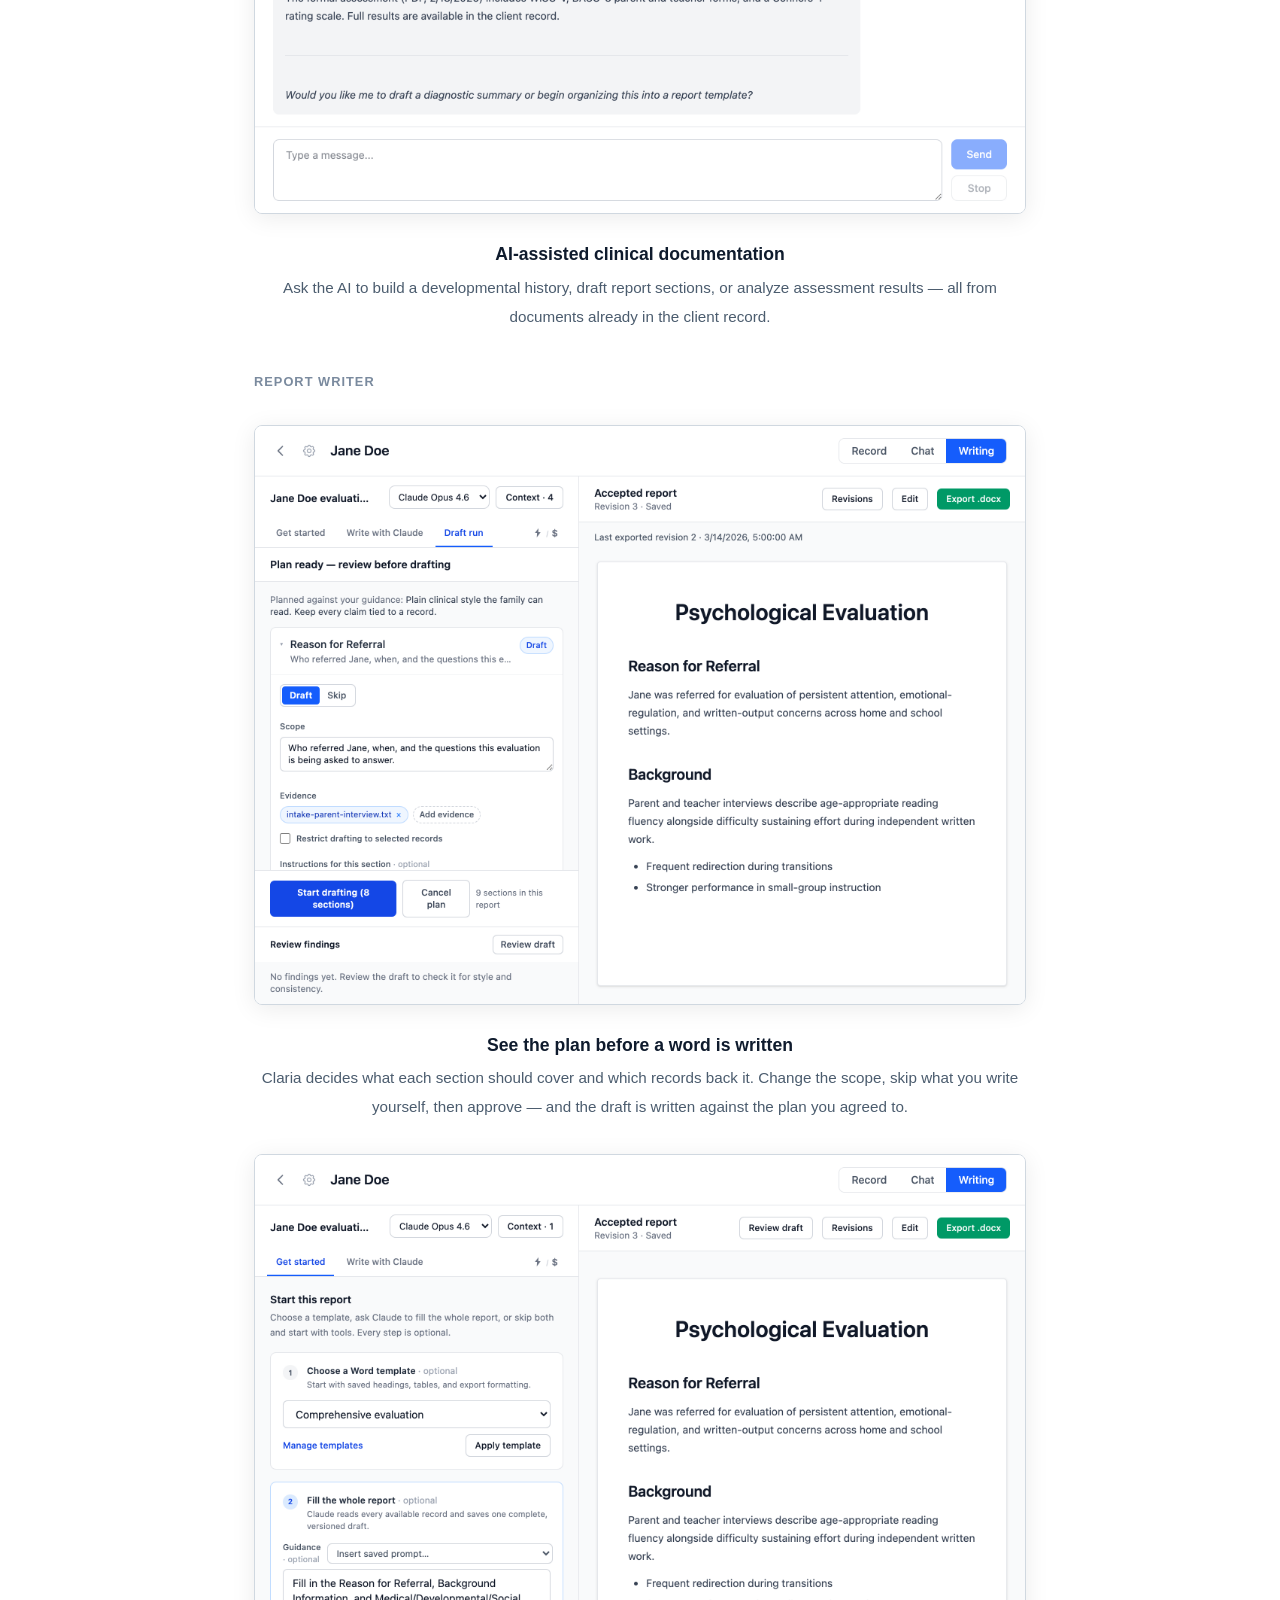
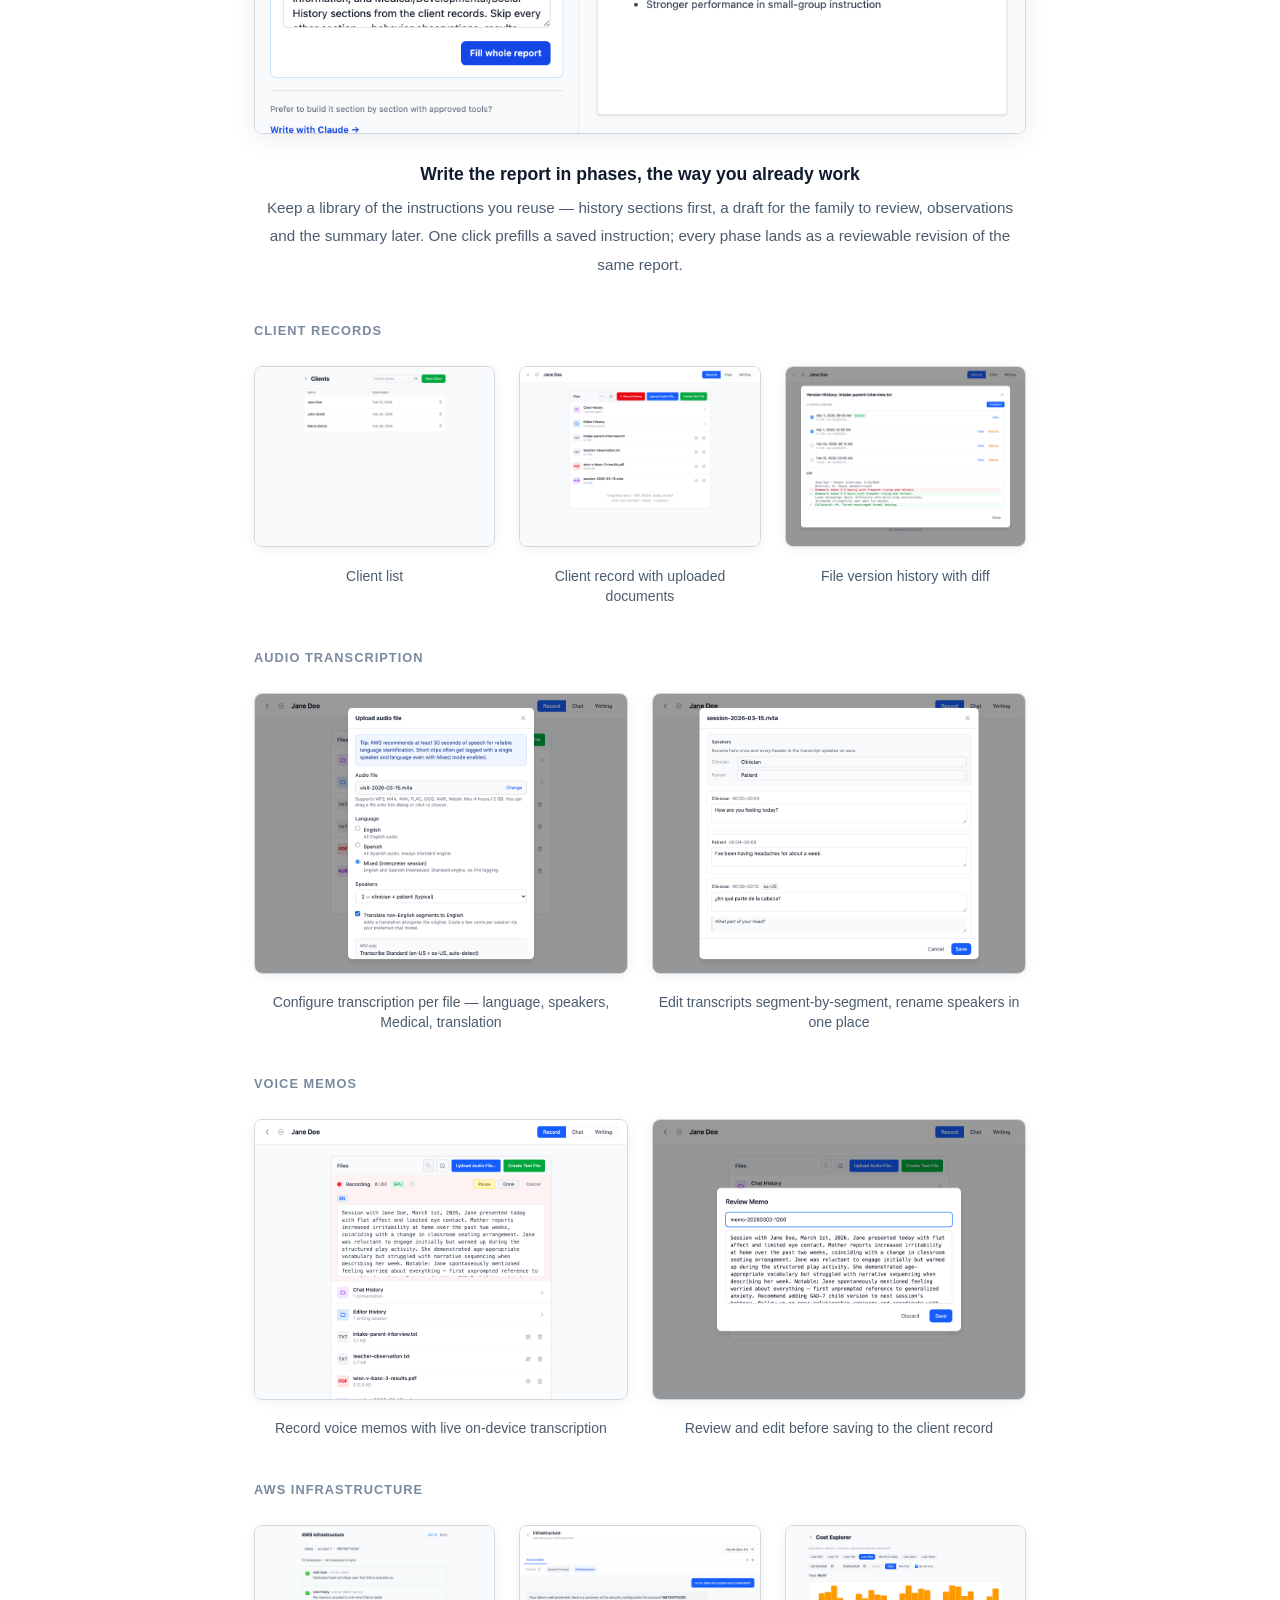
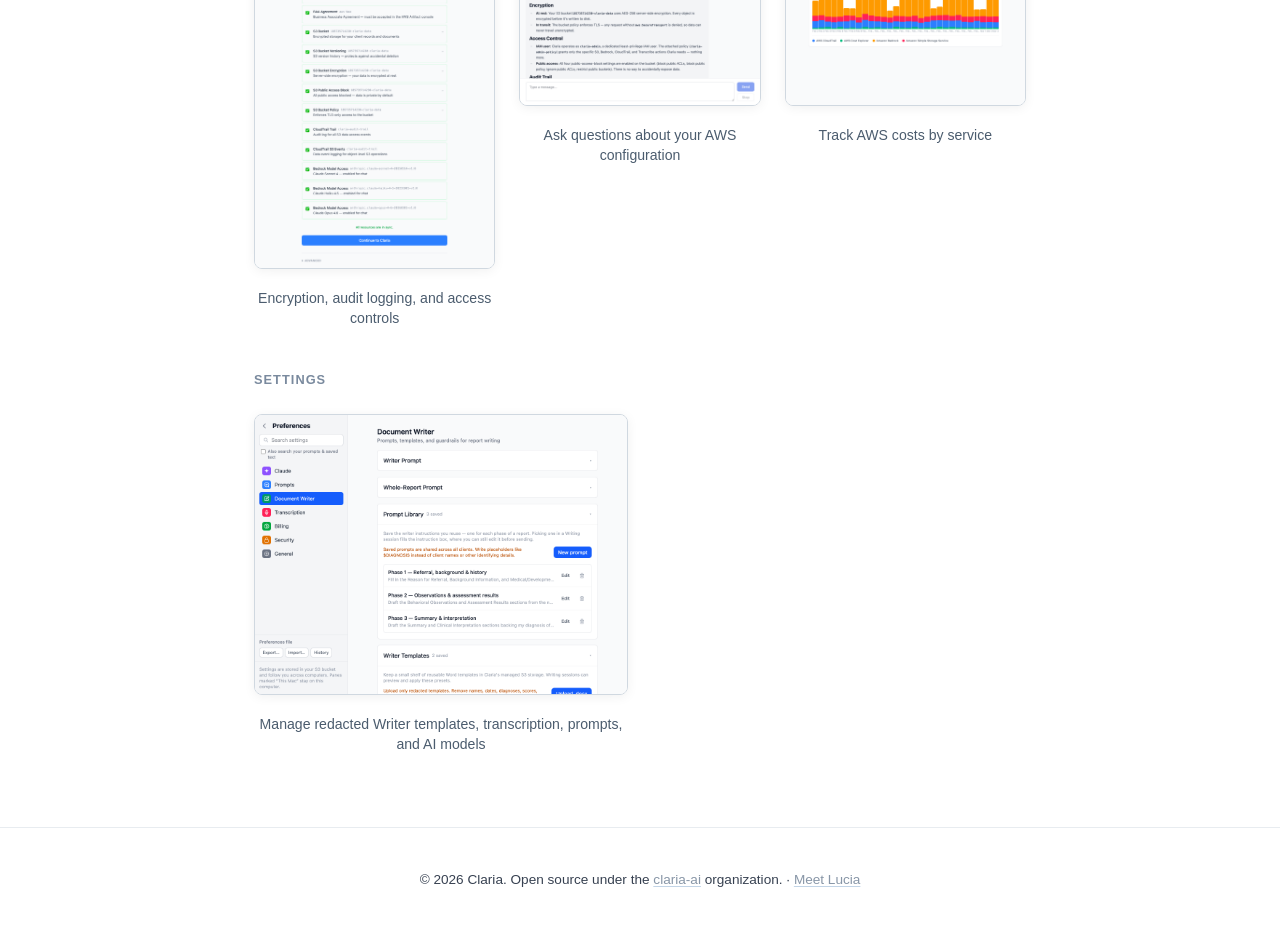
==== commit dfba2b4f: "feat: add a Meet Lucia page with her distraction-mode videos Linked from the home page footer. The v" ====
--- a/index.html
+++ b/index.html
@@ -453,26 +453,26 @@
 
     <section id="download">
       <div class="container">
-        <h2>Download Claria v0.33.0</h2>
+        <h2>Download Claria v0.35.0</h2>
         <p>
           Claria is free, open-source software. Download the app, and it will walk you
           through setting up your AWS account and securing your environment step by step.
         </p>
         <div class="download-grid">
-          <a href="https://github.com/claria-ai/claria/releases/download/v0.33.0/Claria_0.33.0_aarch64.dmg" class="download-card macos-card">
+          <a href="https://github.com/claria-ai/claria/releases/download/v0.35.0/Claria_0.35.0_aarch64.dmg" class="download-card macos-card">
             <svg class="download-icon" viewBox="0 0 384 512" fill="currentColor"><path d="M318.7 268.7c-.2-36.7 16.4-64.4 50-84.8-18.8-26.9-47.2-41.7-84.7-44.6-35.5-2.8-74.3 20.7-88.5 20.7-15 0-49.4-19.7-76.4-19.7C63.3 141.2 4 184 4 273.5c0 26.2 4.8 53.3 14.4 81.2 12.8 36.7 59 126.7 107.2 125.2 25.2-.6 43-17.9 75.8-17.9 31.8 0 48.3 17.9 76.4 17.9 48.6-.7 90.4-82.5 102.6-119.3-65.2-30.7-61.7-90-61.7-91.9zm-56.6-164.2c27.3-32.4 24.8-61.9 24-72.5-24.1 1.4-52 16.4-67.9 34.9-17.5 19.8-27.8 44.3-25.6 71.9 26.1 2 49.9-11.4 69.5-34.3z"/></svg>
             <strong>macOS</strong>
             <span>Apple Silicon (.dmg)</span>
             <span class="download-size">12.7 MB</span>
             <span class="macos-beta-hint">See beta instructions below</span>
           </a>
-          <a href="https://github.com/claria-ai/claria/releases/download/v0.33.0/Claria_0.33.0_x64-setup.exe" class="download-card">
+          <a href="https://github.com/claria-ai/claria/releases/download/v0.35.0/Claria_0.35.0_x64-setup.exe" class="download-card">
             <svg class="download-icon" viewBox="0 0 448 512" fill="currentColor"><path d="M0 93.7l183.6-25.3v177.4H0V93.7zm0 324.6l183.6 25.3V268.4H0v149.9zm203.8 28L448 480V268.4H203.8v177.9zm0-380.6v180.1H448V32L203.8 65.7z"/></svg>
             <strong>Windows</strong>
             <span>Installer (.exe)</span>
             <span class="download-size">6.6 MB</span>
           </a>
-          <a href="https://github.com/claria-ai/claria/releases/download/v0.33.0/Claria_0.33.0_x64_en-US.msi" class="download-card">
+          <a href="https://github.com/claria-ai/claria/releases/download/v0.35.0/Claria_0.35.0_x64_en-US.msi" class="download-card">
             <svg class="download-icon" viewBox="0 0 448 512" fill="currentColor"><path d="M0 93.7l183.6-25.3v177.4H0V93.7zm0 324.6l183.6 25.3V268.4H0v149.9zm203.8 28L448 480V268.4H203.8v177.9zm0-380.6v180.1H448V32L203.8 65.7z"/></svg>
             <strong>Windows</strong>
             <span>MSI package (.msi)</span>
@@ -491,7 +491,7 @@
             a warning that the app "can't be opened." This is a one-time fix.
           </p>
           <p>Before opening the DMG, strip the quarantine attribute in Terminal:</p>
-          <pre><code>xattr -d com.apple.quarantine ~/Downloads/Claria_0.33.0_aarch64.dmg</code></pre>
+          <pre><code>xattr -d com.apple.quarantine ~/Downloads/Claria_0.35.0_aarch64.dmg</code></pre>
           <p>Then open the DMG and drag Claria to Applications. If you already copied it:</p>
           <pre><code>xattr -cr /Applications/Claria.app</code></pre>
           <p>
@@ -534,7 +534,7 @@
   <!-- Footer -->
   <footer>
     <div class="container">
-      <p>&copy; 2026 Claria. Open source under the <a href="https://github.com/claria-ai/claria">claria-ai</a> organization.</p>
+      <p>&copy; 2026 Claria. Open source under the <a href="https://github.com/claria-ai/claria">claria-ai</a> organization. &middot; <a href="fun.html">Meet Lucia</a></p>
     </div>
   </footer>
 
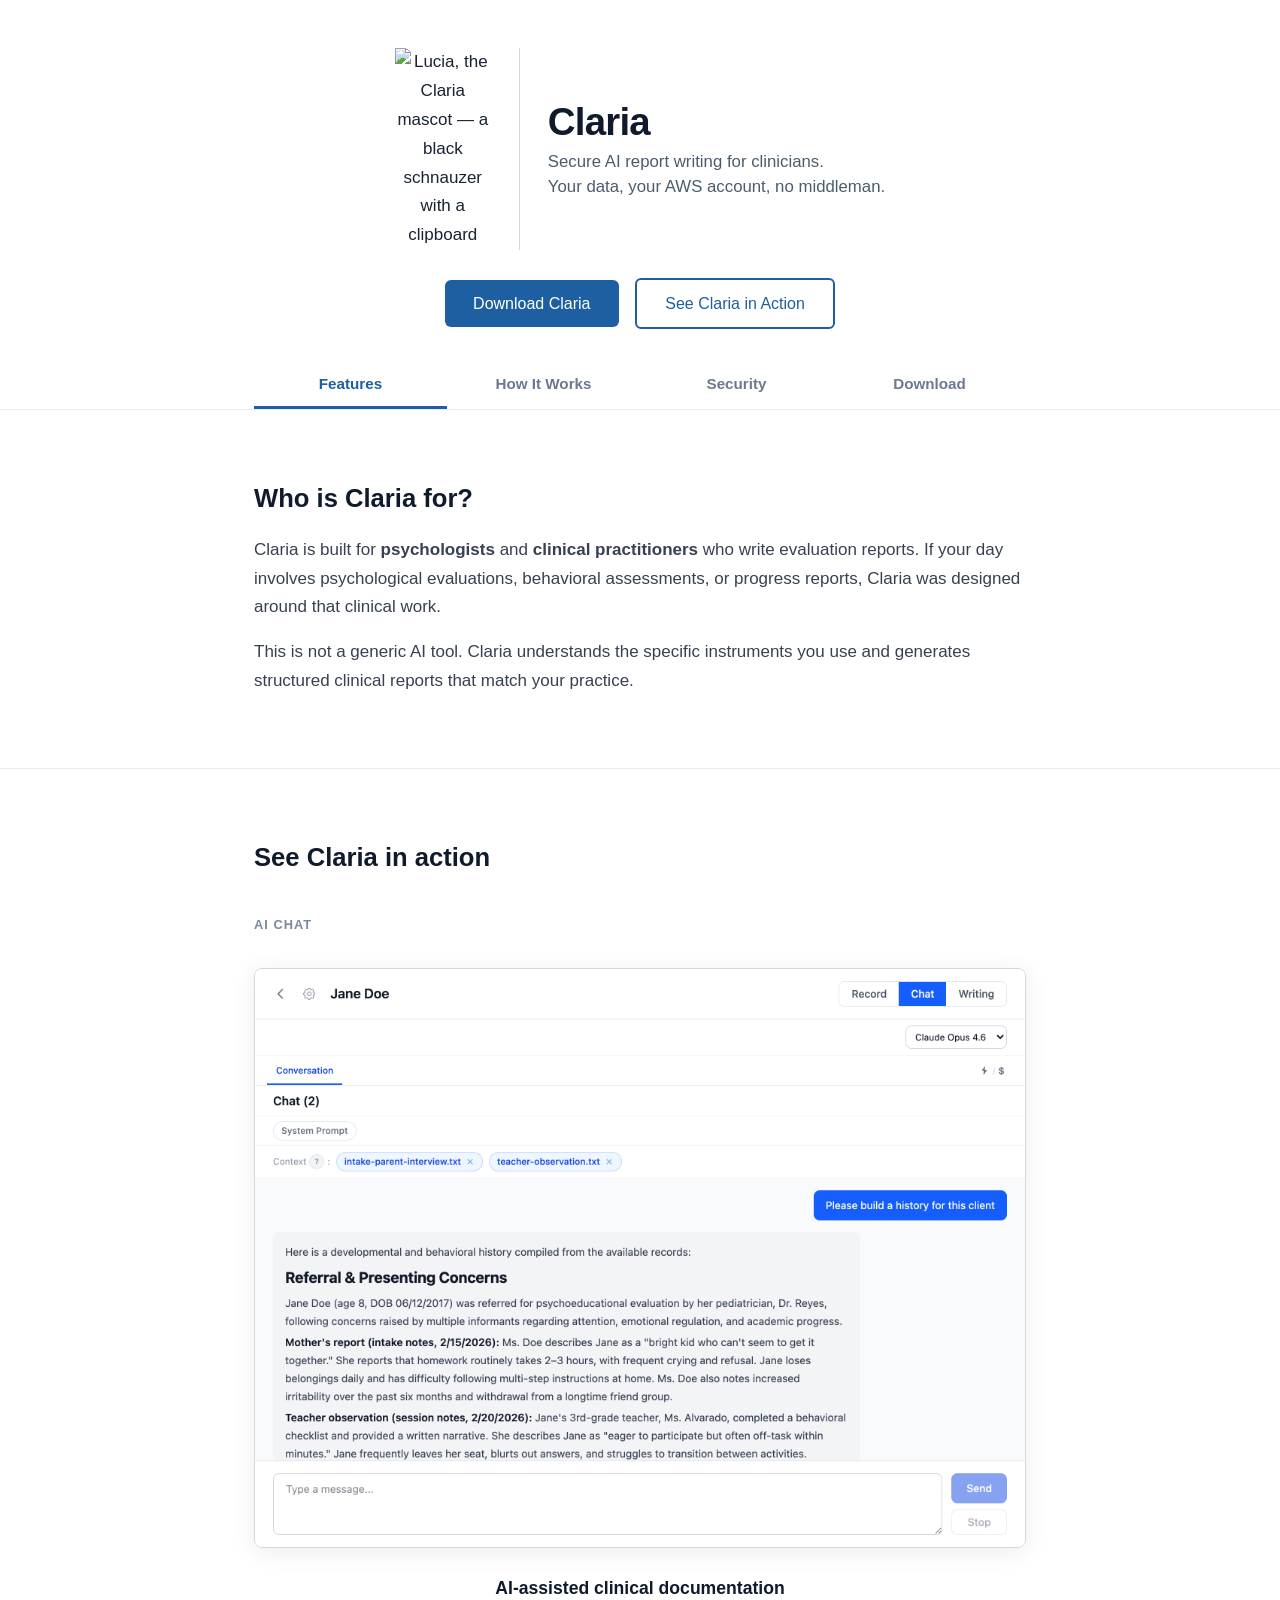
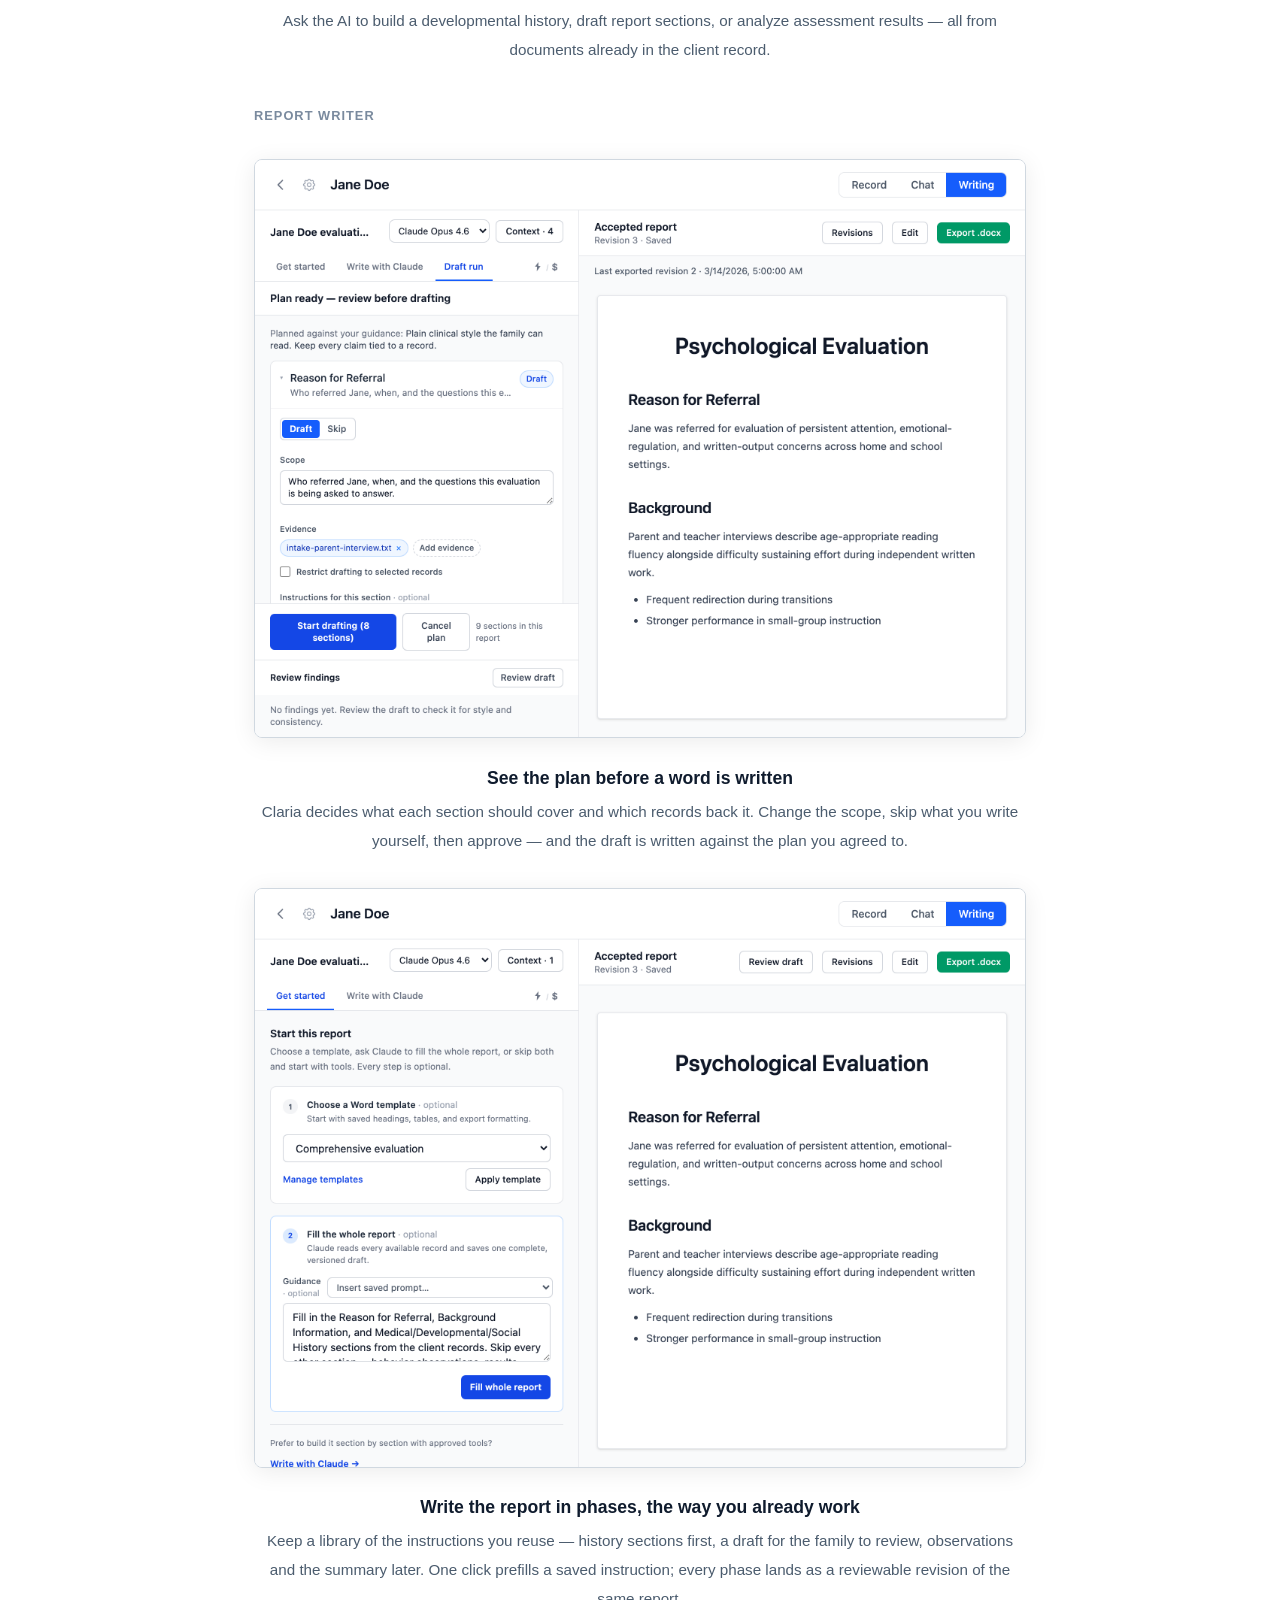
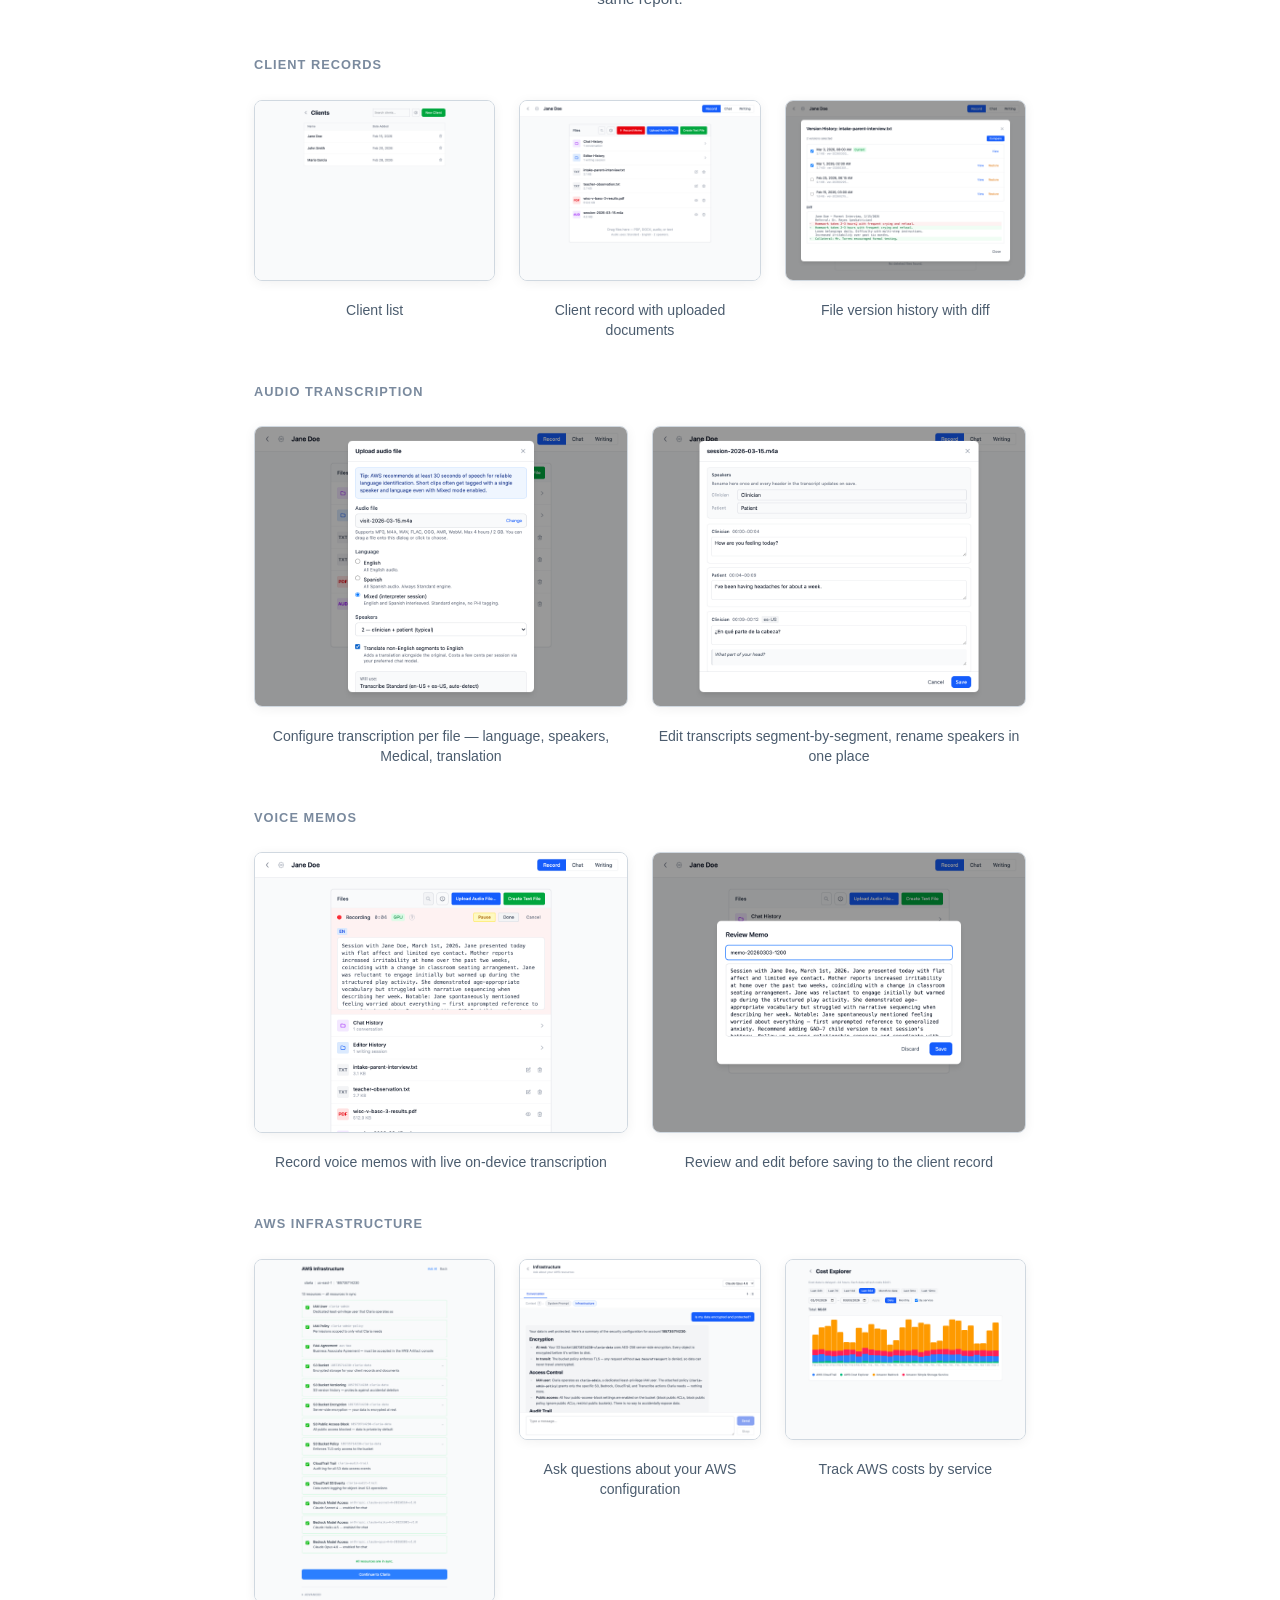
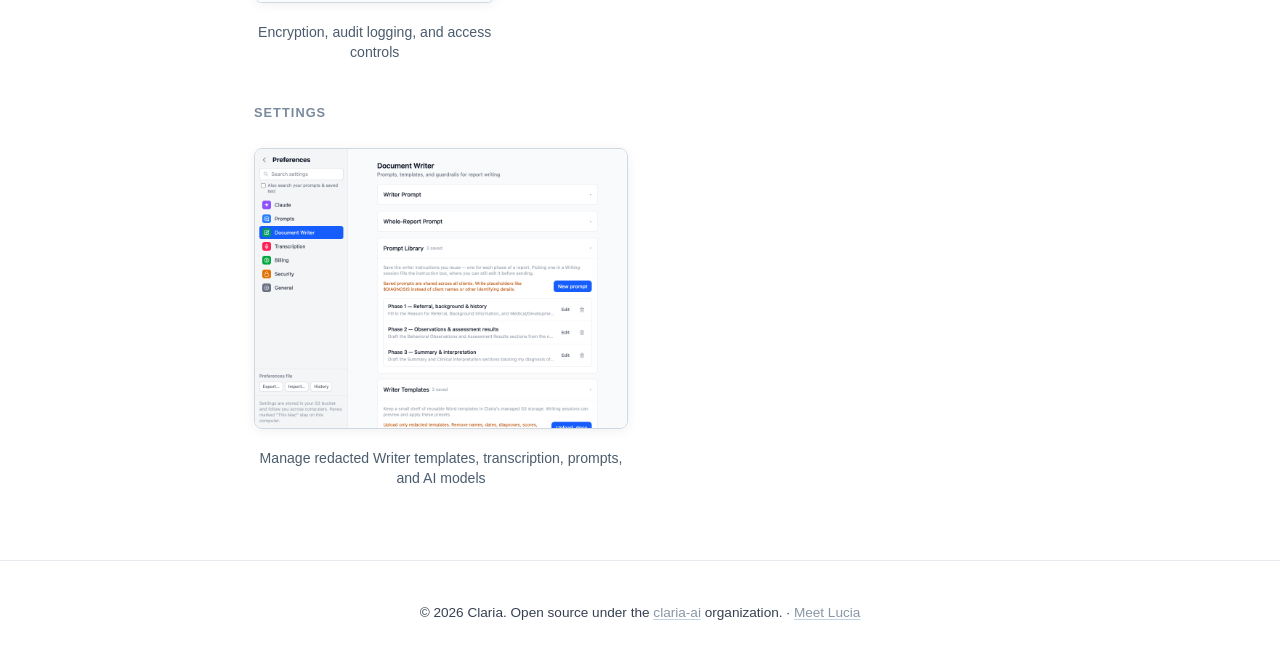
==== commit 707c4d39: "chore: point downloads at Claria v0.36.1" ====
--- a/index.html
+++ b/index.html
@@ -453,30 +453,30 @@
 
     <section id="download">
       <div class="container">
-        <h2>Download Claria v0.35.0</h2>
+        <h2>Download Claria v0.36.1</h2>
         <p>
           Claria is free, open-source software. Download the app, and it will walk you
           through setting up your AWS account and securing your environment step by step.
         </p>
         <div class="download-grid">
-          <a href="https://github.com/claria-ai/claria/releases/download/v0.35.0/Claria_0.35.0_aarch64.dmg" class="download-card macos-card">
+          <a href="https://github.com/claria-ai/claria/releases/download/v0.36.1/Claria_0.36.1_aarch64.dmg" class="download-card macos-card">
             <svg class="download-icon" viewBox="0 0 384 512" fill="currentColor"><path d="M318.7 268.7c-.2-36.7 16.4-64.4 50-84.8-18.8-26.9-47.2-41.7-84.7-44.6-35.5-2.8-74.3 20.7-88.5 20.7-15 0-49.4-19.7-76.4-19.7C63.3 141.2 4 184 4 273.5c0 26.2 4.8 53.3 14.4 81.2 12.8 36.7 59 126.7 107.2 125.2 25.2-.6 43-17.9 75.8-17.9 31.8 0 48.3 17.9 76.4 17.9 48.6-.7 90.4-82.5 102.6-119.3-65.2-30.7-61.7-90-61.7-91.9zm-56.6-164.2c27.3-32.4 24.8-61.9 24-72.5-24.1 1.4-52 16.4-67.9 34.9-17.5 19.8-27.8 44.3-25.6 71.9 26.1 2 49.9-11.4 69.5-34.3z"/></svg>
             <strong>macOS</strong>
             <span>Apple Silicon (.dmg)</span>
-            <span class="download-size">12.7 MB</span>
+            <span class="download-size">22.4 MB</span>
             <span class="macos-beta-hint">See beta instructions below</span>
           </a>
-          <a href="https://github.com/claria-ai/claria/releases/download/v0.35.0/Claria_0.35.0_x64-setup.exe" class="download-card">
+          <a href="https://github.com/claria-ai/claria/releases/download/v0.36.1/Claria_0.36.1_x64-setup.exe" class="download-card">
             <svg class="download-icon" viewBox="0 0 448 512" fill="currentColor"><path d="M0 93.7l183.6-25.3v177.4H0V93.7zm0 324.6l183.6 25.3V268.4H0v149.9zm203.8 28L448 480V268.4H203.8v177.9zm0-380.6v180.1H448V32L203.8 65.7z"/></svg>
             <strong>Windows</strong>
             <span>Installer (.exe)</span>
-            <span class="download-size">6.6 MB</span>
+            <span class="download-size">16.2 MB</span>
           </a>
-          <a href="https://github.com/claria-ai/claria/releases/download/v0.35.0/Claria_0.35.0_x64_en-US.msi" class="download-card">
+          <a href="https://github.com/claria-ai/claria/releases/download/v0.36.1/Claria_0.36.1_x64_en-US.msi" class="download-card">
             <svg class="download-icon" viewBox="0 0 448 512" fill="currentColor"><path d="M0 93.7l183.6-25.3v177.4H0V93.7zm0 324.6l183.6 25.3V268.4H0v149.9zm203.8 28L448 480V268.4H203.8v177.9zm0-380.6v180.1H448V32L203.8 65.7z"/></svg>
             <strong>Windows</strong>
             <span>MSI package (.msi)</span>
-            <span class="download-size">9.1 MB</span>
+            <span class="download-size">18.7 MB</span>
           </a>
         </div>
         <p style="margin-top: 16px; font-size: 0.9rem; color: #8896a7;">
@@ -491,7 +491,7 @@
             a warning that the app "can't be opened." This is a one-time fix.
           </p>
           <p>Before opening the DMG, strip the quarantine attribute in Terminal:</p>
-          <pre><code>xattr -d com.apple.quarantine ~/Downloads/Claria_0.35.0_aarch64.dmg</code></pre>
+          <pre><code>xattr -d com.apple.quarantine ~/Downloads/Claria_0.36.1_aarch64.dmg</code></pre>
           <p>Then open the DMG and drag Claria to Applications. If you already copied it:</p>
           <pre><code>xattr -cr /Applications/Claria.app</code></pre>
           <p>
